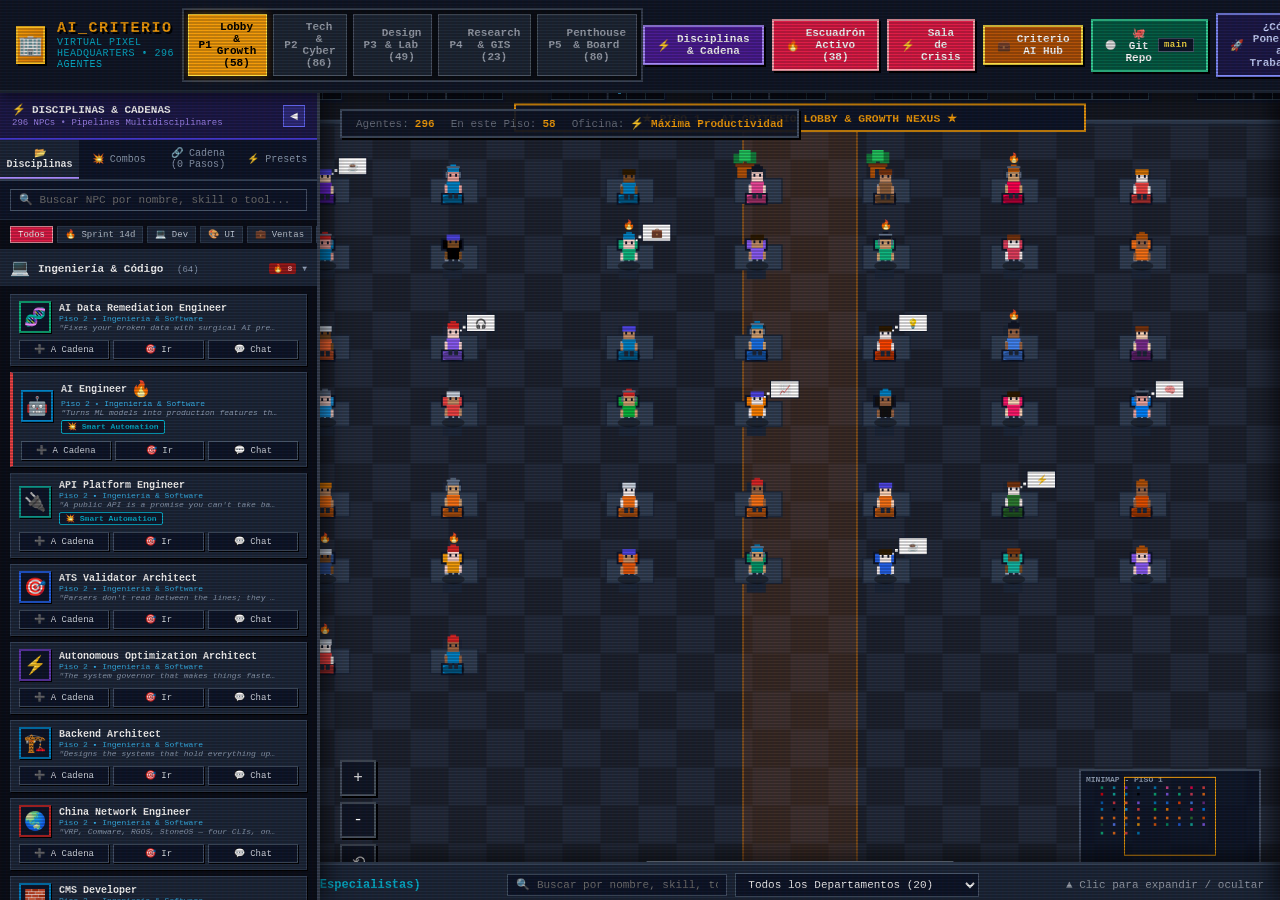
==== index.html @ 8a8a7ab8 "feat: add 8 synergistic combos, Antigravity skill, MCP server and Graphify query bridge" ====
<!DOCTYPE html>
<html lang="es">
<head>
    <meta charset="UTF-8">
    <meta name="viewport" content="width=device-width, initial-scale=1.0">
    <title>AI_Criterio — Virtual Pixel Art Agency (296 Agentes)</title>
    <link rel="stylesheet" href="css/pixel-office.css">
    <link rel="icon" href="data:image/svg+xml,<svg xmlns='http://www.w3.org/2000/svg' viewBox='0 0 100 100'><text y='.9em' font-size='90'>🏢</text></svg>">
</head>
<body class="crt-effect">

    <!-- Top App Navigation -->
    <header class="app-header">
        <div class="brand-section">
            <div class="pixel-logo">🏢</div>
            <div class="brand-info">
                <h1>AI_CRITERIO</h1>
                <div class="brand-subtitle">VIRTUAL PIXEL HEADQUARTERS • 296 AGENTES</div>
            </div>
        </div>

        <!-- Floor Navigation -->
        <nav class="floor-selector">
            <button class="floor-btn active" data-floor="1">
                <span>P1</span> Lobby & Growth (58)
            </button>
            <button class="floor-btn" data-floor="2">
                <span>P2</span> Tech & Cyber (86)
            </button>
            <button class="floor-btn" data-floor="3">
                <span>P3</span> Design & Lab (49)
            </button>
            <button class="floor-btn" data-floor="4">
                <span>P4</span> Research & GIS (23)
            </button>
            <button class="floor-btn" data-floor="5">
                <span>P5</span> Penthouse & Board (80)
            </button>
        </nav>

        <!-- Action Controls -->
        <div class="header-actions">
            <button id="openDisciplinesTopBtn" class="action-btn" style="background: #4c1d95; border-color: #a78bfa; color: #ffffff;" title="Abrir panel lateral de Disciplinas y Reacción en Cadena">
                <span>⚡</span> Disciplinas & Cadena <span id="headerChainBadge" style="display:none; background:#f59e0b; color:#000; padding:1px 5px; border-radius:10px; font-size:9px; font-weight:bold;">0</span>
            </button>
            <button id="openTaskforceBtn" class="action-btn" style="background: #e11d48; border-color: #fda4af; color: #ffffff;" title="Ver los 38 agentes activos en el Sprint de Criterio AI">
                <span>🔥</span> Escuadrón Activo (38)
            </button>
            <button id="openWarRoomBtn" class="action-btn btn-primary" title="Concurrir una reunión de agentes">
                <span>⚡</span> Sala de Crisis
            </button>
            <button id="openBusinessBtn" class="action-btn btn-gold" title="Ver y editar el contexto de Criterio AI">
                <span>💼</span> Criterio AI Hub
            </button>
            <button id="openGitRepoBtn" class="action-btn btn-git" title="Conectar Repositorio Git y Cola de IAs Ejecutoras">
                <span class="git-status-dot">🟢</span>
                <span>🐙 Git Repo</span>
                <span id="gitBranchBadge" class="git-badge">main</span>
            </button>
            <button id="openOpsGuideBtn" class="action-btn" style="background:#1e1b4b; border-color:#818cf8; color:#c7d2fe;" title="Aprende cómo poner a trabajar a los agentes y qué necesitan de ti">
                <span>🚀</span> ¿Cómo Ponerlos a Trabajar?
            </button>
            <button id="soundToggleBtn" class="action-btn" title="Activar/Desactivar sonido retro">
                🔊 Audio: ON
            </button>
            <button id="crtToggleBtn" class="action-btn btn-primary" title="Efecto monitor retro CRT">
                📺 CRT: ON
            </button>
            <button id="openSettingsBtn" class="action-btn icon-btn" title="Configuraciones & API Key">
                ⚙️
            </button>
        </div>
    </header>

    <!-- Main Workspace -->
    <main class="app-workspace">
        
        <!-- Left Side Panel: Disciplines & Chain Reaction Workflows -->
        <aside id="disciplinesPanel" class="disciplines-panel">
            <div class="disciplines-header">
                <div class="disciplines-title-info">
                    <h2><span>⚡</span> DISCIPLINAS & CADENAS</h2>
                    <div class="disciplines-subtitle">296 NPCs • Pipelines Multidisciplinares</div>
                </div>
                <button id="toggleDisciplinesBtn" class="toggle-disciplines-btn" title="Ocultar / Mostrar panel">◀</button>
            </div>

            <!-- Panel Mode Tabs -->
            <div class="disciplines-tabs">
                <button class="disciplines-tab-btn active" data-tab="disciplines">
                    📂 Disciplinas
                </button>
                <button class="disciplines-tab-btn" data-tab="combos">
                    💥 Combos
                </button>
                <button class="disciplines-tab-btn" data-tab="chain">
                    🔗 Cadena (<span id="chainStepCount">0 Pasos</span>)
                </button>
                <button class="disciplines-tab-btn" data-tab="presets">
                    ⚡ Presets
                </button>
            </div>

            <!-- Tab 1: Disciplines & NPCs Accordion -->
            <div id="tabDisciplinesContent" class="disciplines-tab-content">
                <div class="disciplines-search-bar">
                    <input type="text" id="discSearchInput" class="filter-input" style="width:100%;" placeholder="🔍 Buscar NPC por nombre, skill o tool...">
                </div>
                <div class="disciplines-filter-pills">
                    <button class="disc-filter-pill active" data-filter="all">Todos</button>
                    <button class="disc-filter-pill" data-filter="taskforce">🔥 Sprint 14d</button>
                    <button class="disc-filter-pill" data-filter="engineering">💻 Dev</button>
                    <button class="disc-filter-pill" data-filter="design">🎨 UI</button>
                    <button class="disc-filter-pill" data-filter="sales">💼 Ventas</button>
                    <button class="disc-filter-pill" data-filter="marketing">🚀 Growth</button>
                </div>
                <div id="disciplinesAccordionContainer" class="disciplines-accordion"></div>
            </div>

            <!-- Tab 2: Chain Reaction Builder -->
            <div id="tabChainContent" class="disciplines-tab-content" style="display:none;">
                <div class="chain-config-box">
                    <label style="font-weight:bold; color:var(--brand-gold); font-size:10px;">🎯 Objetivo de la Reacción en Cadena:</label>
                    <textarea id="chainMissionGoalInput" class="chat-input" rows="2" style="width:100%; font-size:10px; margin-top:4px;" placeholder="¿Qué quieres que este equipo resuelva en cadena?">Desbloquear gocriterio.com y ejecutar el Sprint de 14 días para Catálogos WhatsApp en Bogotá</textarea>
                </div>

                <div class="chain-controls-bar">
                    <span style="font-size:10px; color:#94a3b8;">Secuencia de Ejecución:</span>
                    <button id="clearChainBtn" class="step-mini-btn" style="color:#ef4444; border-color:#ef4444;" title="Limpiar todos los agentes de la cadena">Limpiar</button>
                </div>

                <div id="chainEmptyState" class="chain-empty-state">
                    <div style="font-size:28px; margin-bottom:6px;">⛓️</div>
                    <div style="font-weight:bold; color:#cbd5e1; font-size:11px;">No hay agentes en la cadena</div>
                    <div style="font-size:9px; color:#64748b; margin-top:4px;">
                        Añade agentes con el botón <strong>[➕ A Cadena]</strong> desde la pestaña de Disciplinas o carga un Preset listo.
                    </div>
                </div>

                <div id="chainPipelineContainer" class="chain-pipeline-list"></div>

                <div class="chain-footer-action">
                    <button id="triggerChainBtn" class="action-btn btn-primary trigger-chain-btn" disabled>
                        <span>⚡</span> ¡DISPARAR REACCIÓN EN CADENA!
                    </button>
                </div>
            </div>

            <!-- Tab 3: Presets -->
            <div id="tabPresetsContent" class="disciplines-tab-content" style="display:none;">
                <div style="padding:8px; font-size:10px; color:#94a3b8; background:#0f172a; border-bottom:1px solid #1e293b;">
                    💡 Presets tácticos para resolver los desafíos de <strong>Criterio AI</strong> en segundos:
                </div>
                <div id="presetsListContainer" class="presets-list"></div>
            </div>

            <!-- Tab 4: Synergistic Skill Combos -->
            <div id="tabCombosContent" class="disciplines-tab-content" style="display:none;">
                <div style="padding:8px 10px; font-size:10px; color:#c7d2fe; background:#1e1b4b; border-bottom:1px solid #4338ca;">
                    💥 <strong>Combos Tácticos & Sinergias de Habilidades:</strong><br>
                    Equipos donde las habilidades de cada disciplina se encadenan para multiplicar el impacto en Criterio AI.
                </div>
                <div id="combosListContainer" style="display:flex; flex-direction:column; gap:10px; padding:10px 8px; max-height: calc(100vh - 210px); overflow-y:auto;"></div>
            </div>
        </aside>

        <!-- Canvas Viewport -->
        <div class="canvas-container">
            <canvas id="officeCanvas"></canvas>

            <!-- On-Screen HUD Stats -->
            <div class="canvas-stats-badge">
                <div class="stat-item">
                    <span class="stat-label">Agentes:</span>
                    <span id="statTotalAgents" class="stat-val">296</span>
                </div>
                <div class="stat-item">
                    <span class="stat-label">En este Piso:</span>
                    <span id="statFloorAgents" class="stat-val">58</span>
                </div>
                <div class="stat-item">
                    <span class="stat-label">Oficina:</span>
                    <span id="statOfficeMood" class="stat-val">⚡ Máxima Productividad</span>
                </div>
            </div>

            <!-- Canvas HUD Zoom Controls -->
            <div class="canvas-hud-controls">
                <button id="zoomInBtn" class="hud-btn" title="Acercar Cámara">+</button>
                <button id="zoomOutBtn" class="hud-btn" title="Alejar Cámara">-</button>
                <button id="resetViewBtn" class="hud-btn" title="Centrar Vista">⟲</button>
            </div>
        </div>

        <!-- Right Side Panel: Agent Consultation & Terminal -->
        <aside id="agentDrawer" class="agent-drawer hidden">
            <div class="drawer-header">
                <div class="drawer-agent-summary">
                    <div id="drawerAvatar" class="drawer-avatar">🤖</div>
                    <div class="drawer-title-info">
                        <h2 id="drawerAgentName">Nombre del Agente</h2>
                        <div id="drawerDeptTag" class="dept-tag">Departamento • Piso 1</div>
                        <div id="drawerVibe" style="font-size: 9px; color: #94a3b8; margin-top: 2px;">"Vibe del agente"</div>
                    </div>
                </div>
                <button id="closeDrawerBtn" class="close-drawer-btn" title="Cerrar panel">✕</button>
            </div>

            <div style="display: flex; gap: 6px; padding: 6px 16px; background: #0f172a; border-bottom: 1px solid #374151;">
                <button id="teleportBtn" class="action-btn" style="flex:1; font-size:10px; padding:4px 6px;">
                    🎯 Ir a su Escritorio
                </button>
                <button id="favoriteBtn" class="action-btn" style="flex:1; font-size:10px; padding:4px 6px;">
                    ☆ Favorito
                </button>
                <button id="exportAgentToGitBtn" class="action-btn btn-git" style="flex:1.2; font-size:10px; padding:4px 6px;" title="Generar archivo .md en tasks/ y commitear en Git">
                    🐙 Exportar .MD a Git
                </button>
            </div>

            <!-- Tabs -->
            <div class="drawer-tabs">
                <div id="chatTabBtn" class="drawer-tab active">💬 Consultar para AI_Criterio</div>
                <div id="dossierTabBtn" class="drawer-tab">📋 Dossier & Skills</div>
            </div>

            <!-- Chat & Consultation Tab Content -->
            <div id="chatTabContent" class="chat-container">
                <div id="chatHistory" class="chat-history"></div>

                <!-- Quick Action Buttons -->
                <div id="quickPromptsContainer" class="quick-prompts">
                    <button class="quick-prompt-btn">¿Cuál es tu prioridad #1 para AI_Criterio hoy?</button>
                    <button class="quick-prompt-btn">Diseña un plan de acción de 14 días</button>
                    <button class="quick-prompt-btn">¿Qué métricas y KPIs debemos medir?</button>
                    <button class="quick-prompt-btn">Audita riesgos y cuellos de botella</button>
                </div>

                <!-- Chat Input Form -->
                <div class="chat-input-bar">
                    <input type="text" id="chatInput" class="chat-input" placeholder="Escribe tu consulta para este especialista...">
                    <button id="sendChatBtn" class="chat-send-btn">Enviar</button>
                </div>
            </div>

            <!-- Dossier Tab Content -->
            <div id="dossierTabContent" class="dossier-container" style="display: none;"></div>
        </aside>

        <!-- Bottom Collapsible Directory / Roster -->
        <div id="directoryDrawer" class="directory-drawer collapsed">
            <div id="toggleDirectoryBtn" class="directory-header">
                <div class="directory-title">
                    <span>👥</span> Directorio Completo de la Agencia (296 Especialistas)
                </div>
                <div class="directory-filters" onclick="event.stopPropagation()">
                    <input type="text" id="agentSearchInput" class="filter-input" placeholder="🔍 Buscar por nombre, skill, tool...">
                    <select id="deptFilter" class="dept-select"></select>
                </div>
                <div style="font-size: 11px; color: #9ca3af;">▲ Clic para expandir / ocultar</div>
            </div>
            <div id="directoryGrid" class="directory-grid"></div>
        </div>

    </main>

    <!-- Modal 1: AI_Criterio Business Hub -->
    <div id="businessModal" class="modal-overlay hidden">
        <div class="modal-box">
            <div class="modal-header">
                <h2><span>💼</span> Perfil & Contexto de Negocio: AI_Criterio</h2>
                <button id="closeBusinessBtn" class="modal-close-btn">✕</button>
            </div>
            <div class="modal-body">
                <p style="color:#94a3b8;">
                    Todos los 296 agentes consultan este contexto corporativo para personalizar sus análisis, auditorías, estrategias y respuestas.
                </p>
                <div>
                    <label style="font-weight:bold; color:var(--brand-gold);">Nombre de la Empresa:</label>
                    <input type="text" id="bizCompanyName" class="chat-input" style="width:100%; margin-top:4px;">
                </div>
                <div>
                    <label style="font-weight:bold; color:var(--brand-gold);">Eslogan / Propuesta de Valor:</label>
                    <input type="text" id="bizTagline" class="chat-input" style="width:100%; margin-top:4px;">
                </div>
                <div>
                    <label style="font-weight:bold; color:var(--brand-gold);">Misión Corporativa:</label>
                    <textarea id="bizMission" class="chat-input" rows="2" style="width:100%; margin-top:4px;"></textarea>
                </div>
                <div>
                    <label style="font-weight:bold; color:var(--brand-gold);">Público Objetivo & Clientes:</label>
                    <input type="text" id="bizTarget" class="chat-input" style="width:100%; margin-top:4px;">
                </div>
                <div>
                    <label style="font-weight:bold; color:var(--brand-gold);">Objetivo Estratégico Prioritario:</label>
                    <input type="text" id="bizGoal" class="chat-input" style="width:100%; margin-top:4px;">
                </div>
                <div>
                    <label style="font-weight:bold; color:var(--brand-gold);">Proyectos Activos (uno por línea):</label>
                    <textarea id="bizProjects" class="chat-input" rows="3" style="width:100%; margin-top:4px;"></textarea>
                </div>
            </div>
            <div class="modal-footer">
                <button id="saveBusinessBtn" class="action-btn btn-gold">Guardar Cambios de AI_Criterio</button>
            </div>
        </div>
    </div>

    <!-- Modal 2: War Room / Boardroom Meeting -->
    <div id="warRoomModal" class="modal-overlay hidden">
        <div class="modal-box" style="width: 780px;">
            <div class="modal-header">
                <h2><span>⚡</span> Sala de Crisis (War Room) — Sesión Multidisciplinar</h2>
                <button id="closeWarRoomBtn" class="modal-close-btn">✕</button>
            </div>
            <div class="modal-body">
                <div>
                    <label style="font-weight:bold; color:var(--brand-cyan);">Seleccionar Misión de Negocio para AI_Criterio:</label>
                    <select id="warRoomMissionSelect" class="dept-select" style="width:100%; margin-top:4px; padding:6px;"></select>
                </div>
                <div>
                    <label style="font-weight:bold; color:var(--brand-cyan);">Detalle del Reto o Misión Personalizada:</label>
                    <input type="text" id="warRoomMissionInput" class="chat-input" style="width:100%; margin-top:4px;">
                </div>
                <div>
                    <label style="font-weight:bold; color:var(--brand-gold);">Equipo Especializado Convocado:</label>
                    <div id="warRoomTeamContainer" style="display:flex; gap:8px; margin-top:6px; flex-wrap:wrap;"></div>
                </div>
                <div style="margin-top:10px;">
                    <label style="font-weight:bold; color:#ffffff;">Acta de la Sesión en Tiempo Real:</label>
                    <div id="warRoomMeetingLogs" style="height:220px; overflow-y:auto; background:#0b0f19; border:2px solid #334155; padding:10px; margin-top:6px;">
                        <div style="color:#64748b; text-align:center; padding:40px 0;">Haz clic en "Iniciar Sesión de Trabajo" para que los agentes debatan y formulen el plan maestro.</div>
                    </div>
                </div>
            </div>
            <div class="modal-footer">
                <button id="runWarRoomBtn" class="action-btn btn-primary">Iniciar Sesión de Trabajo</button>
            </div>
        </div>
    </div>

    <!-- Modal 3: Settings & API Key -->
    <div id="settingsModal" class="modal-overlay hidden">
        <div class="modal-box" style="width: 520px;">
            <div class="modal-header">
                <h2><span>⚙️</span> Configuración & Motor de Inteligencia</h2>
                <button id="closeSettingsBtn" class="modal-close-btn">✕</button>
            </div>
            <div class="modal-body">
                <div>
                    <label style="font-weight:bold; color:var(--brand-gold);">Proveedor de Inferencia:</label>
                    <select id="apiProviderSelect" class="dept-select" style="width:100%; margin-top:4px;">
                        <option value="gemini">Google Gemini (Gemini 1.5 Flash)</option>
                        <option value="openai">OpenAI (GPT-4o-mini)</option>
                        <option value="offline">Motor Local Inteligente (Offline, Sin API Key)</option>
                    </select>
                </div>
                <div>
                    <label style="font-weight:bold; color:var(--brand-gold);">API Key (Opcional - Se guarda localmente en tu navegador):</label>
                    <input type="password" id="apiKeyInput" class="chat-input" style="width:100%; margin-top:4px;" placeholder="Pega tu clave API aquí...">
                    <small style="color:#94a3b8; font-size:9px; display:block; margin-top:4px;">
                        * Si no introduces ninguna API Key, el sistema utiliza el motor local inteligente con las 296 personalidades y frameworks de la agencia.
                    </small>
                </div>
                <div style="margin-top:10px; display:flex; align-items:center; gap:8px;">
                    <input type="checkbox" id="bgmToggleCheckbox" style="cursor:pointer;">
                    <label for="bgmToggleCheckbox" style="cursor:pointer;">Música ambiental 8-bit sintetizada (Chiptune BGM)</label>
                </div>
            </div>
            <div class="modal-footer">
                <button id="saveSettingsBtn" class="action-btn btn-gold">Guardar Configuración</button>
            </div>
        </div>
    </div>

    <!-- Modal 4: Taskforce 38 Agentes Criterio AI -->
    <div id="taskforceModal" class="modal-overlay hidden">
        <div class="modal-box" style="width: 860px; max-height: 90vh;">
            <div class="modal-header">
                <h2><span>🔥</span> Escuadrón Activo Criterio AI — 38 Especialistas en Acción</h2>
                <button id="closeTaskforceBtn" class="modal-close-btn">✕</button>
            </div>
            <div class="modal-body">
                <div style="background:#0f172a; border:2px solid #334155; padding:10px 14px; margin-bottom:10px;">
                    <div style="color:var(--brand-gold); font-weight:bold; font-size:12px; margin-bottom:4px;">
                        🎯 Misión del Escuadrón: Sprint 14 Días (25-sep al 8-oct 2026)
                    </div>
                    <p style="color:#e2e8f0; font-size:10px; line-height:1.5;">
                        Vender Catálogos WhatsApp a $400.000 COP + Carta Viva ($200.000 COP/mes) a restaurantes de Bogotá, desbloqueando el sitio gocriterio.com (Netlify forms, links reales de WhatsApp, WCAG AA y WhatsApp previews).
                    </p>
                    <div style="display:flex; gap:12px; margin-top:6px; font-size:10px; color:#38bdf8;">
                        <span>📍 Target: 119 negocios Bogotá</span>
                        <span>💰 Ticket: $400k + $200k/mes</span>
                        <span>⭐ Clientes Verificados: 5</span>
                    </div>
                </div>

                <!-- Tabs per front -->
                <div id="taskforceFrontsTabs" style="display:flex; gap:6px; flex-wrap:wrap; margin-bottom:10px;"></div>

                <!-- Agents list of the selected front -->
                <div id="taskforceListContainer" style="display:flex; flex-direction:column; gap:10px; max-height:380px; overflow-y:auto; padding-right:4px;"></div>
            </div>
            <div class="modal-footer">
                <button id="highlightTaskforceOnCanvasBtn" class="action-btn btn-primary">
                    🎯 Resaltar en la Oficina Virtual
                </button>
            </div>
        </div>
    </div>

    <!-- Modal 5: Chain Reaction Execution Console HUD -->
    <div id="chainExecModal" class="modal-overlay hidden">
        <div class="modal-box" style="width: 840px; max-height: 90vh;">
            <div class="modal-header" style="background:#3b0764; border-bottom:2px solid #8b5cf6;">
                <h2><span>⚡</span> CONSOLA DE REACCIÓN EN CADENA — MULTIDISCIPLINAR</h2>
                <button id="closeExecModalBtn" class="modal-close-btn">✕</button>
            </div>
            <div class="modal-body">
                <div style="background:#0f172a; border:2px solid #334155; padding:8px 12px; margin-bottom:10px;">
                    <div style="font-size:10px; color:#a78bfa; font-weight:bold;">MISIÓN EN EJECUCIÓN:</div>
                    <div id="execModalMissionTitle" style="color:#ffffff; font-size:12px; font-weight:bold; margin-top:2px;"></div>
                </div>

                <!-- Progress Meter -->
                <div style="margin-bottom:12px;">
                    <div style="display:flex; justify-content:space-between; font-size:10px; margin-bottom:4px;">
                        <span id="execStatusText" style="color:#38bdf8; font-weight:bold;">Iniciando secuencia...</span>
                        <span id="execProgressPct" style="color:#fde047; font-weight:bold;">0%</span>
                    </div>
                    <div style="height:10px; background:#0b0f19; border:1px solid #475569; position:relative; overflow:hidden;">
                        <div id="execProgressBar" style="height:100%; width:0%; background:linear-gradient(90deg, #7c3aed, #e11d48, #f59e0b); transition:width 0.4s ease;"></div>
                    </div>
                </div>

                <!-- View Mode Tabs for the Execution Console -->
                <div class="exec-view-tabs" style="display:flex; gap:6px; margin-bottom:10px;">
                    <button id="execTabBtnSummary" class="exec-view-tab-btn active" data-view="summary">
                        📑 Resumen Comprimido Ejecutivo
                    </button>
                    <button id="execTabBtnSteps" class="exec-view-tab-btn" data-view="steps">
                        🔍 Desglose Técnico por Agente
                    </button>
                    <button id="execTabBtnLogs" class="exec-view-tab-btn" data-view="logs">
                        📟 Telemetría en Vivo & Pasos
                    </button>
                </div>

                <!-- Pane 1: Compressed Executive Summary View -->
                <div id="execViewSummary" class="exec-view-pane" style="height:340px; overflow-y:auto;">
                    <div id="execSummaryContent">
                        <div style="text-align:center; padding:55px 20px; color:#64748b;">
                            <div style="font-size:28px; margin-bottom:8px;">⏳</div>
                            <div style="font-size:11px; color:#cbd5e1; font-weight:bold;">Ejecutando secuencia multi-agente en tiempo real...</div>
                            <div style="font-size:10px; margin-top:4px;">El resumen comprimido de toda la operación y los archivos para Cursor / Claude aparecerán aquí al finalizar.</div>
                        </div>
                    </div>
                </div>

                <!-- Pane 2: Split Detailed View (Logs on Left, Cumulative Deliverables on Right) -->
                <div id="execViewSteps" class="exec-view-pane" style="display:none; height:340px;">
                    <div style="display:grid; grid-template-columns: 1fr 1fr; gap:10px; height:100%;">
                        <div style="display:flex; flex-direction:column; background:#050811; border:2px solid #1e293b; padding:8px;">
                            <div style="font-size:10px; font-weight:bold; color:#94a3b8; border-bottom:1px solid #1e293b; padding-bottom:4px; margin-bottom:6px;">
                                📟 TELEMETRÍA DE PASOS & TELETRANSPORTE:
                            </div>
                            <div id="execLogsConsole" style="flex:1; overflow-y:auto; font-family:var(--pixel-font); font-size:10px; line-height:1.5; color:#34d399;"></div>
                        </div>

                        <div style="display:flex; flex-direction:column; background:#0f172a; border:2px solid #1e293b; padding:8px;">
                            <div style="font-size:10px; font-weight:bold; color:var(--brand-gold); border-bottom:1px solid #1e293b; padding-bottom:4px; margin-bottom:6px;">
                                📦 ENTREGABLES Y CÓDIGO GENERADOS:
                            </div>
                            <div id="execDeliverablesList" style="flex:1; overflow-y:auto; display:flex; flex-direction:column; gap:8px;"></div>
                        </div>
                    </div>
                </div>

                <!-- Pane 3: Full Terminal Log View -->
                <div id="execViewLogs" class="exec-view-pane" style="display:none; height:340px;">
                    <div id="execFullLogsConsole" style="height:100%; overflow-y:auto; background:#050811; border:2px solid #1e293b; padding:10px; font-family:var(--pixel-font); font-size:10.5px; line-height:1.6; color:#34d399;"></div>
                </div>
            </div>
            <div class="modal-footer" style="display:flex; justify-content:space-between; align-items:center;">
                <button id="cancelExecBtn" class="action-btn" style="background:#451a03; border-color:#f97316; color:#fdba74;">
                    ⏹ Detener Secuencia
                </button>
                <div style="display:flex; gap:8px;">
                    <button id="copyExecReportBtn" class="action-btn btn-gold" style="display:none;">
                        📋 Copiar Informe Consolidado (.md)
                    </button>
                    <button id="syncGitExecBtn" class="action-btn btn-git" style="display:none;" title="Subir entregables a tasks/ y commitear en Git">
                        🐙 Guardar y Commitear en Git
                    </button>
                </div>
            </div>
        </div>
    </div>

    <!-- Modal 6: Agent Operations Guide & Workflow Hub -->
    <div id="agentOpsGuideModal" class="modal-overlay hidden">
        <div class="modal-box" style="width: 860px; max-height: 90vh;">
            <div class="modal-header" style="background:#1e1b4b; border-bottom:2px solid #6366f1;">
                <div style="display:flex; align-items:center; gap:8px;">
                    <span style="font-size:22px;">🚀</span>
                    <div>
                        <h2>CENTRO DE OPERACIONES: ¿CÓMO PONER A TRABAJAR A LOS AGENTES?</h2>
                        <div style="font-size:9px; color:#a5b4fc;">Guía práctica para delegar misiones, generar entregables y ejecutar código con IAs</div>
                    </div>
                </div>
                <button id="closeOpsGuideModalBtn" class="modal-close-btn">&times;</button>
            </div>

            <div class="modal-body" style="padding:16px 20px; overflow-y:auto; font-size:11px; line-height:1.6; color:#e2e8f0;">
                <!-- Section 1: The Concept -->
                <div style="background:#0f172a; border:2px solid #334155; padding:12px; margin-bottom:14px;">
                    <div style="font-size:12px; font-weight:bold; color:var(--brand-gold); margin-bottom:4px;">
                        👑 1. TU ROL Y EL DE ELLOS (¿Qué necesitan de ti?)
                    </div>
                    <div style="color:#cbd5e1; font-size:11px;">
                        • <strong>Tú eres el Director General / CEO:</strong> No tienes que programar ni saber diseño ni prospección avanzada. Tu única tarea es <em>definir la meta</em> (ej: <em>"conseguir 10 clientes de comida en Bogotá"</em>, <em>"reparar la landing gocriterio.com"</em> o <em>"lanzar Carta Viva a $200k/mes"</em>).<br>
                        • <strong>Ellos son tus 296 Especialistas:</strong> Se dividen en 9 disciplinas (Forensic, Frontend, DevOps, UI/UX, Ventas, Legal, Growth, Finanzas, GIS). Toman tu meta, la desglosan en pasos técnicos y producen diagnósticos, planes, código y copys listos.<br>
                        • <strong>¿Qué necesitan de ti para empezar?:</strong> Solo una orden clara o presionar uno de los <strong>4 Presets</strong> pre-cargados. No necesitas configurar nada más para verlos trabajar.
                    </div>
                </div>

                <!-- Section 2: The 3 Execution Modes -->
                <div style="margin-bottom:14px;">
                    <div style="font-size:12px; font-weight:bold; color:var(--brand-cyan); margin-bottom:8px;">
                        ⚡ 2. LAS 3 FORMAS DE EJECUTARLOS Y VER QUÉ HACEN
                    </div>
                    <div style="display:grid; grid-template-columns: 1fr 1fr 1fr; gap:10px;">
                        <div style="background:#1e293b; border:1px solid #475569; padding:10px;">
                            <div style="font-weight:bold; color:#fde047; font-size:11px; margin-bottom:4px;">
                                A) Reacción en Cadena
                            </div>
                            <div style="font-size:10px; color:#94a3b8; margin-bottom:8px;">
                                Modo recomendado para resolver misiones complejas multi-agente en piloto automático.
                            </div>
                            <div style="font-size:10px; color:#cbd5e1;">
                                1. Abre el panel izquierdo <strong>⚡ DISCIPLINAS</strong>.<br>
                                2. Ve a la pestaña <strong>⚡ Presets</strong>.<br>
                                3. Elige uno (ej. <em>Desbloqueo Web</em>) y pulsa <strong>⚡ DISPARAR REACCIÓN</strong>.<br>
                                4. La cámara vuela por la oficina y cada NPC toma la palabra con sonidos 8-bit.
                            </div>
                        </div>

                        <div style="background:#1e293b; border:1px solid #475569; padding:10px;">
                            <div style="font-weight:bold; color:#38bdf8; font-size:11px; margin-bottom:4px;">
                                B) Consulta 1 a 1 (Chat)
                            </div>
                            <div style="font-size:10px; color:#94a3b8; margin-bottom:8px;">
                                Para trabajar mano a mano con un especialista en particular.
                            </div>
                            <div style="font-size:10px; color:#cbd5e1;">
                                1. Haz clic sobre cualquier NPC en su escritorio.<br>
                                2. En el panel lateral, escríbele tu duda.<br>
                                3. Responde con su contexto de Criterio AI.<br>
                                4. Pulsa <strong>🐙 Exportar .MD a Git</strong> para guardar su recomendación como tarea ejecutable.
                            </div>
                        </div>

                        <div style="background:#1e293b; border:1px solid #475569; padding:10px;">
                            <div style="font-weight:bold; color:#34d399; font-size:11px; margin-bottom:4px;">
                                C) Ejecución en Código (IAs)
                            </div>
                            <div style="font-size:10px; color:#94a3b8; margin-bottom:8px;">
                                Para que los entregables se apliquen en los archivos reales de tu proyecto.
                            </div>
                            <div style="font-size:10px; color:#cbd5e1;">
                                1. La oficina guarda las tareas en <code>tasks/</code> y actualiza <code>AI_EXECUTION_QUEUE.md</code>.<br>
                                2. Abre <strong>Cursor</strong>, <strong>Claude Code</strong> o <strong>Antigravity</strong>.<br>
                                3. Pulsa <code>[📋 Copiar Prompt]</code> y pégalo en tu IA de código para que modifique los archivos.
                            </div>
                        </div>
                    </div>
                </div>

                <!-- Section 3: Terminal Runner -->
                <div style="background:#050811; border:2px solid #1e293b; padding:12px; margin-bottom:12px;">
                    <div style="font-size:11px; font-weight:bold; color:#a7f3d0; margin-bottom:4px;">
                        💻 3. EJECUTOR DIRECTO POR TERMINAL (1 COMANDO)
                    </div>
                    <div style="color:#94a3b8; font-size:10px; margin-bottom:6px;">
                        También puedes disparar pipelines directamente desde PowerShell o CMD sin tocar el navegador:
                    </div>
                    <pre style="background:#0b0f19; padding:8px; border:1px solid #334155; color:#fde047; font-size:10.5px; font-family:monospace; margin-bottom:6px;">python run_pipeline.py 1   # Ejecuta Desbloqueo Web gocriterio.com
python run_pipeline.py 2   # Ejecuta Prospección Bogotá (116 Restaurantes)
python run_pipeline.py 3   # Ejecuta Lanzamiento Carta Viva
python run_pipeline.py 4   # Ejecuta Auditoría QA & Sistema de Diseño</pre>
                    <div style="font-size:10px; color:#cbd5e1;">
                        Genera los archivos <code>.md</code> en <code>tasks/</code>, actualiza la cola maestra y hace commit en Git al instante.
                    </div>
                </div>

                <!-- Section 4: Pro Tips -->
                <div style="background:#1e1b4b; border:1px solid #4338ca; padding:10px; font-size:10.5px; color:#e0e7ff;">
                    💡 <strong>Tip Pro:</strong> Si quieres que los agentes razonen con IA conversacional ilimitada (Gemini 1.5/2.0 o GPT-4o), haz clic en el icono ⚙️ arriba a la derecha y pega tu API Key gratuita de Google AI Studio. Si no la tienes, ¡no te preocupes! El motor de razonamiento local de Criterio AI funciona 100% offline y gratis.
                </div>
            </div>

            <div class="modal-footer" style="display:flex; justify-content:space-between; align-items:center;">
                <button id="closeOpsGuideFooterBtn" class="action-btn btn-primary">
                    ¡Entendido! Vamos a la Oficina
                </button>
                <div style="font-size:10px; color:#94a3b8;">
                    Criterio AI Agency • 296 Agentes Autónomos
                </div>
            </div>
        </div>
    </div>

    <!-- Modal 5: Git Repository & AI Execution Queue Modal -->
    <div id="gitRepoModal" class="modal-overlay hidden">
        <div class="modal-box git-modal-box">
            <div class="modal-header">
                <div style="display:flex; align-items:center; gap:8px;">
                    <span style="font-size:20px;">🐙</span>
                    <div>
                        <h2>CONECTOR DE REPOSITORIO GIT & COLA DE IAs</h2>
                        <div style="font-size:9px; color:#38bdf8;">Entregables estructurados (.md) para Cursor, Claude Code, Antigravity y CI/CD</div>
                    </div>
                </div>
                <div style="display:flex; align-items:center; gap:8px;">
                    <button id="refreshGitStatusBtn" class="action-btn icon-btn" title="Actualizar estado de Git">🔄</button>
                    <button id="closeGitRepoModal" class="modal-close-btn">&times;</button>
                </div>
            </div>

            <!-- Tab bar -->
            <div class="git-modal-tabs">
                <button class="git-tab-btn active" data-tab="queue">
                    📋 Cola de IAs (AI_EXECUTION_QUEUE.md)
                </button>
                <button class="git-tab-btn" data-tab="files">
                    📁 Archivos Entregables (tasks/)
                </button>
                <button class="git-tab-btn" data-tab="config">
                    ⚙️ Configuración del Repositorio
                </button>
                <button class="git-tab-btn" data-tab="terminal">
                    💻 Consola Git & Commits
                </button>
            </div>

            <div class="modal-body git-modal-body">
                <!-- Tab 1: Queue -->
                <div id="gitTab_queue" class="git-tab-content">
                    <div id="gitQueueListContainer"></div>
                </div>

                <!-- Tab 2: Files Explorer & Markdown Preview -->
                <div id="gitTab_files" class="git-tab-content" style="display:none;">
                    <div class="git-files-layout">
                        <div class="git-files-sidebar" id="gitFilesList"></div>
                        <div class="git-files-viewer">
                            <div class="git-viewer-header" id="gitFileViewerTitle">Selecciona un archivo</div>
                            <pre class="git-viewer-code" id="gitFileViewerContent">Selecciona un entregable de la lista para ver su especificación en Markdown.</pre>
                        </div>
                    </div>
                </div>

                <!-- Tab 3: Configuration -->
                <div id="gitTab_config" class="git-tab-content" style="display:none;">
                    <div id="gitRepoStatusBanner" class="git-banner"></div>
                    <div class="git-form-group">
                        <label>Ruta Local del Repositorio Git:</label>
                        <input type="text" id="gitRepoPathInput" class="filter-input" placeholder="C:\...\tu-proyecto o ruta de gocriterio.com">
                        <span class="git-hint">Carpeta donde se guardan <code>tasks/</code> y <code>AI_EXECUTION_QUEUE.md</code>.</span>
                    </div>
                    <div class="git-form-group">
                        <label>URL Remoto de GitHub / GitLab (Opcional):</label>
                        <input type="text" id="gitRemoteUrlInput" class="filter-input" placeholder="https://github.com/usuario/criterio-ai-sprint.git">
                    </div>
                    <div style="display:grid; grid-template-columns: 1fr 1fr; gap:12px;">
                        <div class="git-form-group">
                            <label>Rama Activa (Branch):</label>
                            <input type="text" id="gitBranchInput" class="filter-input" value="main">
                        </div>
                        <div class="git-form-group">
                            <label>IA Ejecutora Destino:</label>
                            <select id="gitDownstreamAiSelect" class="filter-input" style="background:#1e293b; color:#fff;">
                                <option value="Cursor / Claude Code / Antigravity">Cursor / Claude Code / Antigravity</option>
                                <option value="Cursor IDE (Composer)">Cursor IDE (Composer)</option>
                                <option value="Claude Code (CLI)">Claude Code (CLI)</option>
                                <option value="Antigravity Agentic Assistant">Antigravity Agentic Assistant</option>
                                <option value="GitHub Copilot CLI">GitHub Copilot CLI</option>
                            </select>
                        </div>
                    </div>
                    <div class="git-checkbox-row">
                        <input type="checkbox" id="gitAutoCommitCheck" checked>
                        <label for="gitAutoCommitCheck">
                            <strong>Auto-Commit Automático:</strong> Crear un commit en Git con el nombre del agente especialista cada vez que finalice una tarea o Reacción en Cadena.
                        </label>
                    </div>
                    <div style="margin-top:16px; display:flex; gap:10px;">
                        <button id="saveGitConfigBtn" class="action-btn btn-gold">
                            💾 Guardar Configuración
                        </button>
                        <button id="initGitRepoBtn" class="action-btn">
                            ⚡ Inicializar Git en esta carpeta
                        </button>
                    </div>
                </div>

                <!-- Tab 4: Terminal & Commits -->
                <div id="gitTab_terminal" class="git-tab-content" style="display:none;">
                    <div style="margin-bottom:12px;">
                        <div style="font-size:10px; font-weight:bold; color:#38bdf8; margin-bottom:4px;">
                            RAMA ACTIVA: <span id="gitTermBranch" style="color:#fde047;">main</span>
                        </div>
                        <div style="font-size:10px; font-weight:bold; color:#94a3b8; margin-bottom:4px;">
                            ESTADO DE ARCHIVOS (git status):
                        </div>
                        <div id="gitTermDirty" class="git-term-box"></div>
                    </div>
                    <div>
                        <div style="font-size:10px; font-weight:bold; color:#94a3b8; margin-bottom:4px;">
                            HISTORIAL RECIENTE DE COMMITS (git log):
                        </div>
                        <div id="gitTermLog" class="git-term-box"></div>
                    </div>
                </div>
            </div>

            <div class="modal-footer" style="display:flex; justify-content:space-between; align-items:center;">
                <div style="display:flex; gap:8px;">
                    <button id="directGitCommitBtn" class="action-btn" title="Hacer commit de todos los cambios pendientes">
                        🐙 Commitear Cambios Ahora
                    </button>
                    <button id="pushGitRemoteBtn" class="action-btn btn-primary" title="Subir cambios a GitHub/GitLab">
                        🚀 Push a Repositorio Remoto
                    </button>
                </div>
                <div style="font-size:10px; color:#64748b;">
                    Las otras IAs leen <code>AI_EXECUTION_QUEUE.md</code> para ejecutar el sprint.
                </div>
            </div>
        </div>
    </div>

    <!-- Embedded Data (Ensures 100% immediate load offline, with file:// and with http://) -->
    <script src="js/taskforce_data.js"></script>
    <script src="js/agents_data.js"></script>
    <script src="js/agents_full_data.js"></script>
    <script src="js/audio.js"></script>
    <script src="js/agents_manager.js"></script>
    <script src="js/consultation_engine.js"></script>
    <script src="js/war_room.js"></script>
    <script src="js/pixel_engine.js"></script>
    <script src="js/chain_reaction.js"></script>
    <script src="js/disciplines_panel.js"></script>
    <script src="js/git_connector.js"></script>
    <script src="js/app.js"></script>
</body>
</html>
---- css/pixel-office.css ----
/* Pixel Art & Retro Cyber Office CSS for AI_Criterio Agency */

:root {
    --bg-dark: #0a0d14;
    --bg-panel: #111827;
    --bg-panel-alt: #1a2234;
    --border-color: #374151;
    --border-pixel: #4b5563;
    --text-primary: #f9fafb;
    --text-secondary: #9ca3af;
    --text-muted: #6b7280;
    
    --brand-gold: #f59e0b;
    --brand-cyan: #06b6d4;
    --brand-emerald: #10b981;
    --brand-rose: #f43f5e;
    --brand-purple: #8b5cf6;
    
    --pixel-font: 'Courier New', 'Consolas', 'Lucida Console', monospace;
}

* {
    box-sizing: border-box;
    margin: 0;
    padding: 0;
    user-select: none;
}

body {
    background-color: var(--bg-dark);
    color: var(--text-primary);
    font-family: var(--pixel-font);
    overflow: hidden;
    height: 100vh;
    display: flex;
    flex-direction: column;
}

/* CRT Screen Effect overlay (toggleable) */
.crt-effect::before {
    content: " ";
    display: block;
    position: absolute;
    top: 0; left: 0; bottom: 0; right: 0;
    background: linear-gradient(rgba(18, 16, 16, 0) 50%, rgba(0, 0, 0, 0.25) 50%), linear-gradient(90deg, rgba(255, 0, 0, 0.03), rgba(0, 255, 0, 0.01), rgba(0, 0, 255, 0.03));
    z-index: 99;
    background-size: 100% 3px, 6px 100%;
    pointer-events: none;
    opacity: 0.85;
}

/* Header & Top Navigation Bar */
header.app-header {
    background-color: var(--bg-panel);
    border-bottom: 3px solid #1f2937;
    padding: 8px 16px;
    display: flex;
    align-items: center;
    justify-content: space-between;
    z-index: 10;
    box-shadow: 0 4px 12px rgba(0,0,0,0.5);
}

.brand-section {
    display: flex;
    align-items: center;
    gap: 12px;
}

.pixel-logo {
    width: 38px;
    height: 38px;
    background: linear-gradient(135deg, #f59e0b, #d97706);
    border: 2px solid #fbbf24;
    display: flex;
    align-items: center;
    justify-content: center;
    font-size: 20px;
    box-shadow: 2px 2px 0px #000;
}

.brand-info h1 {
    font-size: 15px;
    font-weight: 900;
    letter-spacing: 1.5px;
    color: var(--brand-gold);
    text-shadow: 2px 2px 0px #000;
}

.brand-subtitle {
    font-size: 10px;
    color: var(--brand-cyan);
    letter-spacing: 0.5px;
}

/* Floor Navigation Bar */
.floor-selector {
    display: flex;
    gap: 6px;
    background-color: var(--bg-dark);
    padding: 4px;
    border: 2px solid #374151;
}

.floor-btn {
    background-color: #1f2937;
    color: var(--text-secondary);
    border: 1px solid #4b5563;
    padding: 6px 10px;
    font-family: var(--pixel-font);
    font-size: 11px;
    font-weight: bold;
    cursor: pointer;
    transition: all 0.15s ease;
    display: flex;
    align-items: center;
    gap: 5px;
}

.floor-btn:hover {
    background-color: #374151;
    color: #ffffff;
}

.floor-btn.active {
    background-color: var(--brand-gold);
    color: #000000;
    border-color: #fde047;
    box-shadow: 0 0 8px rgba(245, 158, 11, 0.4);
}

/* Header Action Controls */
.header-actions {
    display: flex;
    align-items: center;
    gap: 8px;
}

.action-btn {
    background-color: #1e293b;
    border: 2px solid #475569;
    color: var(--text-primary);
    padding: 6px 12px;
    font-family: var(--pixel-font);
    font-size: 11px;
    font-weight: bold;
    cursor: pointer;
    display: flex;
    align-items: center;
    gap: 6px;
    box-shadow: 2px 2px 0px #000;
}

.action-btn:hover {
    background-color: #334155;
    border-color: #94a3b8;
}

.action-btn.btn-primary {
    background-color: #e11d48;
    border-color: #fda4af;
    color: #ffffff;
}

.action-btn.btn-primary:hover {
    background-color: #be123c;
}

.action-btn.btn-gold {
    background-color: #b45309;
    border-color: #fde047;
    color: #ffffff;
}

.icon-btn {
    padding: 6px 9px;
    font-size: 14px;
}

/* Main Content Area */
main.app-workspace {
    flex: 1;
    display: flex;
    position: relative;
    overflow: hidden;
}

/* Canvas Viewport */
.canvas-container {
    flex: 1;
    position: relative;
    background-color: #050810;
    cursor: grab;
}

.canvas-container:active {
    cursor: grabbing;
}

#officeCanvas {
    width: 100%;
    height: 100%;
    display: block;
    image-rendering: pixelated;
    image-rendering: crisp-edges;
}

/* On-Screen Canvas Overlays (Zoom & Status) */
.canvas-hud-controls {
    position: absolute;
    bottom: 20px;
    left: 20px;
    display: flex;
    flex-direction: column;
    gap: 6px;
    z-index: 5;
}

.hud-btn {
    background-color: rgba(17, 24, 39, 0.9);
    border: 2px solid #4b5563;
    color: #ffffff;
    width: 36px;
    height: 36px;
    display: flex;
    align-items: center;
    justify-content: center;
    font-size: 16px;
    font-family: var(--pixel-font);
    cursor: pointer;
    box-shadow: 2px 2px 0px #000;
}

.hud-btn:hover {
    background-color: #374151;
    border-color: var(--brand-cyan);
}

.canvas-stats-badge {
    position: absolute;
    top: 16px;
    left: 20px;
    background-color: rgba(17, 24, 39, 0.9);
    border: 2px solid #475569;
    padding: 6px 14px;
    display: flex;
    gap: 16px;
    font-size: 11px;
    box-shadow: 2px 2px 0px #000;
    z-index: 5;
}

.stat-item {
    display: flex;
    align-items: center;
    gap: 6px;
}

.stat-label {
    color: var(--text-muted);
}

.stat-val {
    color: var(--brand-gold);
    font-weight: bold;
}

/* Bottom Directory / Roster Bar (Collapsible) */
.directory-drawer {
    position: absolute;
    bottom: 0;
    left: 0;
    right: 0;
    background-color: rgba(15, 23, 42, 0.96);
    border-top: 3px solid #334155;
    transition: transform 0.25s ease;
    z-index: 8;
    max-height: 290px;
    display: flex;
    flex-direction: column;
    box-shadow: 0 -6px 20px rgba(0,0,0,0.6);
}

.directory-drawer.collapsed {
    transform: translateY(calc(100% - 38px));
}

.directory-header {
    padding: 8px 16px;
    background-color: #1e293b;
    display: flex;
    align-items: center;
    justify-content: space-between;
    cursor: pointer;
    border-bottom: 1px solid #334155;
}

.directory-title {
    font-size: 12px;
    font-weight: bold;
    color: var(--brand-cyan);
    display: flex;
    align-items: center;
    gap: 8px;
}

.directory-filters {
    display: flex;
    align-items: center;
    gap: 8px;
}

.filter-input {
    background-color: #0f172a;
    border: 1px solid #475569;
    color: #ffffff;
    font-family: var(--pixel-font);
    font-size: 11px;
    padding: 4px 8px;
    width: 220px;
}

.filter-input:focus {
    outline: none;
    border-color: var(--brand-gold);
}

.dept-select {
    background-color: #0f172a;
    border: 1px solid #475569;
    color: #ffffff;
    font-family: var(--pixel-font);
    font-size: 11px;
    padding: 4px 8px;
}

.directory-grid {
    padding: 10px 16px;
    overflow-y: auto;
    display: grid;
    grid-template-columns: repeat(auto-fill, minmax(220px, 1fr));
    gap: 8px;
    max-height: 240px;
}

.agent-card {
    background-color: #1e293b;
    border: 2px solid #334155;
    padding: 8px 10px;
    display: flex;
    align-items: center;
    gap: 10px;
    cursor: pointer;
    transition: all 0.15s ease;
    box-shadow: 2px 2px 0px #000;
}

.agent-card:hover {
    border-color: var(--brand-cyan);
    transform: translateY(-2px);
    background-color: #273549;
}

.agent-card.selected {
    border-color: var(--brand-gold);
    background-color: #2e2617;
}

.agent-card-icon {
    font-size: 22px;
    width: 32px;
    height: 32px;
    background-color: #0f172a;
    display: flex;
    align-items: center;
    justify-content: center;
    border: 1px solid #475569;
}

.agent-card-details {
    flex: 1;
    overflow: hidden;
}

.agent-card-name {
    font-size: 11px;
    font-weight: bold;
    white-space: nowrap;
    overflow: hidden;
    text-overflow: ellipsis;
    color: #ffffff;
}

.agent-card-dept {
    font-size: 9px;
    color: var(--brand-cyan);
}

/* Right Side Panel: Agent Consultation & Terminal */
.agent-drawer {
    width: 440px;
    background-color: rgba(17, 24, 39, 0.98);
    border-left: 3px solid #374151;
    display: flex;
    flex-direction: column;
    z-index: 9;
    box-shadow: -6px 0 20px rgba(0,0,0,0.6);
    transition: transform 0.25s ease;
}

.agent-drawer.hidden {
    transform: translateX(100%);
    position: absolute;
    right: 0;
    top: 0;
    bottom: 0;
}

.drawer-header {
    background-color: #1f2937;
    padding: 12px 16px;
    border-bottom: 2px solid #374151;
    display: flex;
    align-items: center;
    justify-content: space-between;
}

.drawer-agent-summary {
    display: flex;
    align-items: center;
    gap: 12px;
}

.drawer-avatar {
    width: 44px;
    height: 44px;
    background-color: #0f172a;
    border: 2px solid var(--brand-gold);
    display: flex;
    align-items: center;
    justify-content: center;
    font-size: 24px;
    box-shadow: 2px 2px 0px #000;
}

.drawer-title-info h2 {
    font-size: 13px;
    color: #ffffff;
}

.drawer-title-info .dept-tag {
    font-size: 10px;
    color: var(--brand-gold);
}

.close-drawer-btn {
    background: none;
    border: none;
    color: var(--text-muted);
    font-size: 20px;
    cursor: pointer;
    font-family: var(--pixel-font);
}

.close-drawer-btn:hover {
    color: #ffffff;
}

/* Agent Drawer Tabs */
.drawer-tabs {
    display: flex;
    border-bottom: 2px solid #374151;
    background-color: #111827;
}

.drawer-tab {
    flex: 1;
    text-align: center;
    padding: 8px;
    font-size: 11px;
    font-weight: bold;
    color: var(--text-secondary);
    cursor: pointer;
    border-bottom: 2px solid transparent;
}

.drawer-tab.active {
    color: var(--brand-cyan);
    border-bottom-color: var(--brand-cyan);
    background-color: #1e293b;
}

/* Chat & Consultation Tab */
.chat-container {
    flex: 1;
    display: flex;
    flex-direction: column;
    overflow: hidden;
    padding: 12px;
    gap: 10px;
}

.chat-history {
    flex: 1;
    overflow-y: auto;
    display: flex;
    flex-direction: column;
    gap: 12px;
    padding-right: 4px;
}

.chat-msg {
    padding: 10px 12px;
    font-size: 11px;
    line-height: 1.5;
    box-shadow: 2px 2px 0px #000;
}

.chat-msg.user {
    background-color: #1e3a8a;
    border: 2px solid #3b82f6;
    align-self: flex-end;
    max-width: 85%;
}

.chat-msg.agent {
    background-color: #1e293b;
    border: 2px solid #475569;
    align-self: flex-start;
    max-width: 95%;
}

.chat-msg h3 {
    font-size: 12px;
    color: var(--brand-gold);
    margin-bottom: 6px;
}

.chat-msg h4 {
    font-size: 11px;
    color: var(--brand-cyan);
    margin: 6px 0 3px 0;
}

.chat-msg ul, .chat-msg ol {
    margin-left: 18px;
    margin-bottom: 6px;
}

.chat-msg blockquote {
    border-left: 3px solid var(--brand-gold);
    padding-left: 8px;
    margin: 6px 0;
    color: #e2e8f0;
}

/* Quick Action Prompts */
.quick-prompts {
    display: flex;
    flex-wrap: wrap;
    gap: 6px;
    padding: 6px 0;
}

.quick-prompt-btn {
    background-color: #0f172a;
    border: 1px solid #475569;
    color: var(--text-secondary);
    font-family: var(--pixel-font);
    font-size: 10px;
    padding: 4px 8px;
    cursor: pointer;
    box-shadow: 1px 1px 0px #000;
}

.quick-prompt-btn:hover {
    border-color: var(--brand-cyan);
    color: #ffffff;
    background-color: #1e293b;
}

/* Chat Input Bar */
.chat-input-bar {
    display: flex;
    gap: 8px;
}

.chat-input {
    flex: 1;
    background-color: #0f172a;
    border: 2px solid #475569;
    color: #ffffff;
    font-family: var(--pixel-font);
    font-size: 11px;
    padding: 8px;
}

.chat-input:focus {
    outline: none;
    border-color: var(--brand-gold);
}

.chat-send-btn {
    background-color: var(--brand-gold);
    border: 2px solid #fde047;
    color: #000000;
    font-family: var(--pixel-font);
    font-size: 11px;
    font-weight: bold;
    padding: 0 14px;
    cursor: pointer;
    box-shadow: 2px 2px 0px #000;
}

/* Dossier Tab Content */
.dossier-container {
    flex: 1;
    overflow-y: auto;
    padding: 14px;
    display: flex;
    flex-direction: column;
    gap: 14px;
}

.dossier-box {
    background-color: #1e293b;
    border: 2px solid #334155;
    padding: 10px 12px;
}

.dossier-box h3 {
    font-size: 11px;
    color: var(--brand-cyan);
    margin-bottom: 6px;
    text-transform: uppercase;
}

.dossier-box p, .dossier-box div {
    font-size: 11px;
    line-height: 1.5;
    color: #e2e8f0;
}

/* Modals (Business Hub, War Room, Settings) */
.modal-overlay {
    position: fixed;
    top: 0; left: 0; right: 0; bottom: 0;
    background-color: rgba(0, 0, 0, 0.75);
    display: flex;
    align-items: center;
    justify-content: center;
    z-index: 100;
}

.modal-overlay.hidden {
    display: none;
}

.modal-box {
    background-color: #111827;
    border: 3px solid #4b5563;
    box-shadow: 6px 6px 0px #000;
    width: 680px;
    max-width: 90vw;
    max-height: 85vh;
    display: flex;
    flex-direction: column;
}

.modal-header {
    background-color: #1f2937;
    padding: 10px 16px;
    border-bottom: 2px solid #374151;
    display: flex;
    align-items: center;
    justify-content: space-between;
}

.modal-header h2 {
    font-size: 13px;
    color: var(--brand-gold);
    display: flex;
    align-items: center;
    gap: 8px;
}

.modal-close-btn {
    background: none;
    border: none;
    color: #9ca3af;
    font-size: 18px;
    cursor: pointer;
    font-family: var(--pixel-font);
}

.modal-close-btn:hover {
    color: #ffffff;
}

.modal-body {
    padding: 16px;
    overflow-y: auto;
    display: flex;
    flex-direction: column;
    gap: 12px;
    font-size: 11px;
    line-height: 1.6;
}

.modal-footer {
    background-color: #1f2937;
    padding: 10px 16px;
    border-top: 2px solid #374151;
    display: flex;
    justify-content: flex-end;
    gap: 8px;
}

/* Custom Scrollbars */
::-webkit-scrollbar {
    width: 6px;
    height: 6px;
}

::-webkit-scrollbar-track {
    background: #0f172a;
}

::-webkit-scrollbar-thumb {
    background: #475569;
    border: 1px solid #1e293b;
}

::-webkit-scrollbar-thumb:hover {
    background: var(--brand-cyan);
}

/* ==========================================================================
   Disciplines & Chain Reaction Left Panel Styles
   ========================================================================== */
.disciplines-panel {
    width: 320px;
    min-width: 320px;
    background-color: rgba(15, 23, 42, 0.98);
    border-right: 3px solid #374151;
    display: flex;
    flex-direction: column;
    z-index: 9;
    box-shadow: 6px 0 20px rgba(0,0,0,0.6);
    transition: width 0.2s ease, min-width 0.2s ease;
    position: relative;
}

.disciplines-panel.collapsed {
    width: 44px;
    min-width: 44px;
}

.disciplines-panel.collapsed .disciplines-title-info,
.disciplines-panel.collapsed .disciplines-tabs,
.disciplines-panel.collapsed .disciplines-tab-content {
    display: none !important;
}

.disciplines-header {
    background-color: #1e1b4b;
    padding: 10px 12px;
    border-bottom: 2px solid #4338ca;
    display: flex;
    align-items: center;
    justify-content: space-between;
}

.disciplines-title-info h2 {
    font-size: 11px;
    color: #ffffff;
    display: flex;
    align-items: center;
    gap: 6px;
    margin: 0;
}

.disciplines-subtitle {
    font-size: 9px;
    color: #a78bfa;
    margin-top: 2px;
}

.toggle-disciplines-btn {
    background: #312e81;
    border: 1px solid #6366f1;
    color: #ffffff;
    font-size: 10px;
    padding: 4px 6px;
    cursor: pointer;
    font-family: var(--pixel-font);
}

.toggle-disciplines-btn:hover {
    background: #4338ca;
}

/* Tabs */
.disciplines-tabs {
    display: flex;
    background: #0f172a;
    border-bottom: 2px solid #334155;
}

.disciplines-tab-btn {
    flex: 1;
    padding: 7px 4px;
    background: transparent;
    border: none;
    color: #94a3b8;
    font-family: var(--pixel-font);
    font-size: 10px;
    cursor: pointer;
    text-align: center;
    border-bottom: 2px solid transparent;
    transition: all 0.15s;
}

.disciplines-tab-btn:hover {
    color: #ffffff;
    background: #1e293b;
}

.disciplines-tab-btn.active {
    color: #ffffff;
    background: #1e293b;
    border-bottom-color: #a78bfa;
    font-weight: bold;
}

.disciplines-tab-content {
    flex: 1;
    overflow-y: auto;
    display: flex;
    flex-direction: column;
}

.disciplines-search-bar {
    padding: 8px 10px;
    background: #0f172a;
    border-bottom: 1px solid #1e293b;
}

.disciplines-filter-pills {
    display: flex;
    gap: 4px;
    overflow-x: auto;
    padding: 6px 10px;
    background: #0b0f19;
    border-bottom: 1px solid #1e293b;
}

.disc-filter-pill {
    padding: 2px 7px;
    font-size: 9px;
    font-family: var(--pixel-font);
    border: 1px solid #334155;
    background: #1e293b;
    color: #cbd5e1;
    cursor: pointer;
    white-space: nowrap;
}

.disc-filter-pill:hover {
    border-color: #94a3b8;
}

.disc-filter-pill.active {
    background: #e11d48;
    color: #ffffff;
    border-color: #fda4af;
}

/* Accordion */
.disciplines-accordion {
    flex: 1;
    overflow-y: auto;
}

.dept-accordion-group {
    border-bottom: 1px solid #1e293b;
}

.dept-accordion-header {
    padding: 8px 10px;
    background: #1e293b;
    display: flex;
    align-items: center;
    justify-content: space-between;
    cursor: pointer;
    user-select: none;
    transition: background 0.15s;
}

.dept-accordion-header:hover {
    background: #273549;
}

.badge-fire {
    background: #991b1b;
    color: #fca5a5;
    font-size: 8px;
    padding: 1px 4px;
    border-radius: 2px;
    font-weight: bold;
}

.accordion-arrow {
    font-size: 8px;
    color: #94a3b8;
}

.dept-accordion-body {
    display: flex;
    flex-direction: column;
    gap: 6px;
    padding: 8px 10px;
    background: #0b0f19;
}

/* NPC Card */
.npc-card {
    background: #1e293b;
    border: 1px solid #334155;
    padding: 6px 8px;
    display: flex;
    flex-direction: column;
    gap: 5px;
    box-shadow: 1px 1px 0px #000;
}

.npc-card.is-taskforce {
    border-left: 3px solid #ef4444;
}

.npc-card-main {
    display: flex;
    gap: 8px;
    align-items: center;
}

.npc-avatar-box {
    width: 32px;
    height: 32px;
    background: #0f172a;
    border: 2px solid #38bdf8;
    display: flex;
    align-items: center;
    justify-content: center;
    box-shadow: 1px 1px 0px #000;
}

.npc-card-info {
    flex: 1;
    overflow: hidden;
}

.npc-card-name {
    font-weight: bold;
    font-size: 10px;
    color: #ffffff;
    white-space: nowrap;
    overflow: hidden;
    text-overflow: ellipsis;
}

.npc-card-role {
    font-size: 8px;
    color: #38bdf8;
}

.npc-card-vibe {
    font-size: 8px;
    color: #94a3b8;
    font-style: italic;
    overflow: hidden;
    text-overflow: ellipsis;
    white-space: nowrap;
    max-width: 220px;
}

.npc-card-actions {
    display: flex;
    gap: 4px;
    margin-top: 2px;
}

.npc-action-btn {
    flex: 1;
    padding: 3px 4px;
    font-size: 9px;
    font-family: var(--pixel-font);
    background: #0f172a;
    border: 1px solid #475569;
    color: #e2e8f0;
    cursor: pointer;
    text-align: center;
    box-shadow: 1px 1px 0px #000;
}

.npc-action-btn:hover {
    background: #334155;
    border-color: #38bdf8;
}

.npc-action-btn.added {
    background: #065f46;
    color: #34d399;
    border-color: #10b981;
}

/* Chain Pipeline UI */
.chain-config-box {
    padding: 8px 10px;
    background: #0f172a;
    border-bottom: 1px solid #1e293b;
}

.chain-controls-bar {
    display: flex;
    justify-content: space-between;
    align-items: center;
    padding: 6px 10px;
    background: #1e293b;
    border-bottom: 1px solid #334155;
}

.chain-empty-state {
    padding: 30px 16px;
    text-align: center;
}

.chain-pipeline-list {
    padding: 8px 10px;
    display: flex;
    flex-direction: column;
    gap: 6px;
    overflow-y: auto;
    flex: 1;
}

.pipeline-step-card {
    background: #1e293b;
    border: 2px solid #4338ca;
    padding: 6px 8px;
    box-shadow: 2px 2px 0px #000;
    position: relative;
}

.pipeline-step-header {
    display: flex;
    justify-content: space-between;
    align-items: center;
    margin-bottom: 4px;
}

.step-num-badge {
    background: #4c1d95;
    color: #c4b5fd;
    font-size: 9px;
    font-weight: bold;
    padding: 1px 6px;
    border-radius: 2px;
}

.pipeline-step-body {
    display: flex;
    align-items: center;
    gap: 8px;
}

.step-mini-btn {
    background: #0f172a;
    border: 1px solid #475569;
    color: #cbd5e1;
    font-size: 8px;
    padding: 2px 5px;
    cursor: pointer;
    font-family: var(--pixel-font);
}

.step-mini-btn:hover {
    border-color: #f59e0b;
    color: #ffffff;
}

.pipeline-connector-arrow {
    text-align: center;
    color: #f59e0b;
    font-size: 14px;
    font-weight: bold;
    margin: -2px 0;
}

.chain-footer-action {
    padding: 8px 10px;
    background: #0f172a;
    border-top: 1px solid #1e293b;
}

.trigger-chain-btn {
    width: 100%;
    justify-content: center;
    font-size: 11px;
    padding: 8px;
    background: linear-gradient(90deg, #7c3aed, #e11d48) !important;
    border-color: #f43f5e !important;
    box-shadow: 0 0 12px rgba(225, 29, 72, 0.4);
}

.trigger-chain-btn:hover {
    filter: brightness(1.15);
}

/* Presets List */
.presets-list {
    padding: 8px 10px;
    display: flex;
    flex-direction: column;
    gap: 8px;
    overflow-y: auto;
}

.preset-card {
    background: #1e293b;
    border: 2px solid #334155;
    padding: 8px 10px;
    box-shadow: 2px 2px 0px #000;
    transition: border-color 0.15s;
}

.preset-card:hover {
    border-color: var(--brand-gold);
}

/* Execution Modal View Tabs & Compressed Summary */
.exec-view-tabs {
    display: flex;
    gap: 6px;
    margin-bottom: 10px;
    background: #0f172a;
    padding: 4px;
    border: 1px solid #334155;
}

.exec-view-tab-btn {
    background: #1e293b;
    border: 1px solid #475569;
    color: #94a3b8;
    padding: 6px 12px;
    font-family: var(--pixel-font);
    font-size: 10px;
    font-weight: bold;
    cursor: pointer;
    transition: all 0.15s ease;
}

.exec-view-tab-btn:hover {
    background: #334155;
    color: #ffffff;
}

.exec-view-tab-btn.active {
    background: #7c3aed;
    border-color: #a78bfa;
    color: #ffffff;
    box-shadow: 0 0 8px rgba(124, 58, 237, 0.4);
}

/* Execution Modal Lines */
.exec-log-line {
    margin-bottom: 4px;
    font-size: 9.5px;
}

.exec-log-line.system {
    color: #38bdf8;
}

.exec-log-line.step-start {
    color: #fde047;
    font-weight: bold;
}

.exec-log-line.step-end {
    color: #34d399;
}

.exec-deliverable-item {
    background: #0b0f19;
    border: 1px solid #334155;
    padding: 8px;
    display: flex;
    flex-direction: column;
    gap: 4px;
}

.deliverable-header {
    display: flex;
    align-items: center;
    gap: 6px;
}

.deliverable-step {
    background: #e11d48;
    color: #ffffff;
    font-size: 8px;
    padding: 1px 4px;
    font-weight: bold;
}

.deliverable-content {
    font-size: 9.5px;
    color: #cbd5e1;
    max-height: 95px;
    overflow-y: auto;
    line-height: 1.4;
    background: #050811;
    padding: 6px;
    border: 1px solid #1e293b;
}

/* Git Connector & AI Deliverables Styles */
.action-btn.btn-git {
    background-color: #065f46;
    border-color: #34d399;
    color: #ffffff;
}

.action-btn.btn-git:hover {
    background-color: #047857;
    border-color: #6ee7b7;
}

.git-badge {
    background: #0f172a;
    color: #fde047;
    padding: 1px 5px;
    font-size: 9px;
    border: 1px solid #475569;
    letter-spacing: 0.5px;
}

.git-status-dot {
    font-size: 9px;
    margin-right: 3px;
}

.git-modal-box {
    width: 860px;
    max-width: 95vw;
    height: 640px;
    max-height: 90vh;
}

.git-modal-tabs {
    display: flex;
    background: #0f172a;
    border-bottom: 2px solid #374151;
    padding: 6px 12px 0 12px;
    gap: 4px;
    overflow-x: auto;
}

.git-tab-btn {
    background: #1e293b;
    color: #94a3b8;
    border: 1px solid #334155;
    border-bottom: none;
    padding: 6px 12px;
    font-family: var(--pixel-font);
    font-size: 10px;
    font-weight: bold;
    cursor: pointer;
    white-space: nowrap;
    transition: all 0.15s ease;
}

.git-tab-btn:hover {
    background: #334155;
    color: #ffffff;
}

.git-tab-btn.active {
    background: #111827;
    color: #38bdf8;
    border-color: #38bdf8;
    border-bottom: 2px solid #111827;
    margin-bottom: -2px;
}

.git-modal-body {
    flex: 1;
    overflow-y: auto;
    padding: 12px 16px;
    background: #111827;
}

.git-banner {
    padding: 8px 12px;
    margin-bottom: 12px;
    border: 1px solid #334155;
    font-size: 11px;
}

.git-banner-success {
    background: rgba(16, 185, 129, 0.12);
    border-color: #10b981;
}

.git-banner-warning {
    background: rgba(245, 158, 11, 0.12);
    border-color: #f59e0b;
}

.git-task-card {
    background: #1e293b;
    border: 1px solid #334155;
    padding: 10px 12px;
    transition: border-color 0.15s ease;
}

.git-task-card:hover {
    border-color: #38bdf8;
}

.git-task-pill {
    font-size: 8px;
    padding: 2px 6px;
    font-weight: bold;
    text-transform: uppercase;
}

.git-task-pill.pill-ready {
    background: #047857;
    color: #34d399;
    border: 1px solid #10b981;
}

.copy-prompt-btn, .view-task-md-btn {
    background: #0f172a;
    border: 1px solid #475569;
    color: #e2e8f0;
    font-family: var(--pixel-font);
    font-size: 9.5px;
    padding: 4px 8px;
    cursor: pointer;
    font-weight: bold;
    transition: all 0.15s ease;
}

.copy-prompt-btn:hover {
    background: #1e293b;
    border-color: #f59e0b;
    color: #fde047;
}

.view-task-md-btn:hover {
    background: #1e293b;
    border-color: #38bdf8;
    color: #38bdf8;
}

.git-files-layout {
    display: grid;
    grid-template-columns: 260px 1fr;
    gap: 10px;
    height: 400px;
}

.git-files-sidebar {
    background: #0f172a;
    border: 1px solid #1e293b;
    overflow-y: auto;
    padding: 6px;
}

.git-file-tree-item {
    padding: 6px 8px;
    font-size: 10px;
    color: #cbd5e1;
    cursor: pointer;
    display: flex;
    align-items: center;
    gap: 6px;
    margin-bottom: 3px;
    white-space: nowrap;
    overflow: hidden;
    text-overflow: ellipsis;
}

.git-file-tree-item:hover {
    background: #1e293b;
    color: #ffffff;
}

.git-file-tree-item.active {
    background: #1e293b;
    color: #38bdf8;
    border-left: 3px solid #38bdf8;
    font-weight: bold;
}

.git-files-viewer {
    background: #050811;
    border: 1px solid #1e293b;
    display: flex;
    flex-direction: column;
    overflow: hidden;
}

.git-viewer-header {
    background: #0f172a;
    padding: 6px 10px;
    font-size: 10.5px;
    color: var(--brand-gold);
    border-bottom: 1px solid #1e293b;
    font-weight: bold;
}

.git-viewer-code {
    flex: 1;
    margin: 0;
    padding: 10px 12px;
    font-family: var(--pixel-font);
    font-size: 10px;
    color: #a7f3d0;
    overflow: auto;
    line-height: 1.45;
    white-space: pre-wrap;
    word-break: break-word;
}

.git-term-box {
    background: #050811;
    border: 1px solid #1e293b;
    padding: 8px 10px;
    font-family: var(--pixel-font);
    font-size: 10px;
    max-height: 140px;
    overflow-y: auto;
    line-height: 1.4;
}

.git-form-group {
    margin-bottom: 12px;
}

.git-form-group label {
    display: block;
    font-size: 10px;
    font-weight: bold;
    color: #94a3b8;
    margin-bottom: 4px;
}

.git-hint {
    font-size: 9px;
    color: #64748b;
    margin-top: 3px;
    display: block;
}

.git-checkbox-row {
    display: flex;
    align-items: flex-start;
    gap: 8px;
    font-size: 10.5px;
    color: #e2e8f0;
    line-height: 1.4;
    margin-top: 14px;
    background: #1e293b;
    padding: 8px 12px;
    border: 1px solid #334155;
}

/* ==========================================================================
   Tactical Skill Combos & Sinergias
   ========================================================================== */
.npc-combos-row {
    display: flex;
    flex-wrap: wrap;
    gap: 4px;
    margin-top: 3px;
}

.npc-combo-badge {
    display: inline-flex;
    align-items: center;
    font-size: 8px;
    font-weight: bold;
    padding: 1px 5px;
    background: rgba(15, 23, 42, 0.8);
    border: 1px solid #475569;
    border-radius: 2px;
    line-height: 1.2;
    white-space: nowrap;
}

.combo-card {
    background: #0d1527;
    border: 1px solid #1e293b;
    border-left: 4px solid var(--brand-gold);
    padding: 10px;
    display: flex;
    flex-direction: column;
    gap: 8px;
    box-shadow: 2px 2px 0px #000;
    transition: transform 0.15s ease, border-color 0.15s ease;
}

.combo-card:hover {
    transform: translateY(-1px);
    border-color: #334155;
}

.combo-card-header {
    display: flex;
    justify-content: space-between;
    align-items: flex-start;
    gap: 8px;
}

.combo-card-title {
    font-weight: bold;
    font-size: 11.5px;
    line-height: 1.3;
}

.combo-card-disciplines {
    font-size: 8.5px;
    color: #94a3b8;
    margin-top: 2px;
    font-family: var(--pixel-font);
}

.combo-badge-tag {
    font-size: 8.5px;
    font-weight: bold;
    padding: 2px 6px;
    border: 1px solid;
    border-radius: 2px;
    white-space: nowrap;
}

.combo-card-tagline {
    font-size: 9.5px;
    color: #f1f5f9;
    font-weight: 500;
    line-height: 1.35;
}

.combo-synergy-box {
    background: #060a14;
    border: 1px solid #1e293b;
    padding: 6px 8px;
}

.combo-agents-grid {
    display: flex;
    flex-wrap: wrap;
    gap: 5px;
}

.combo-agent-chip {
    background: #1e293b;
    border: 1px solid #334155;
    padding: 2px 6px;
    display: flex;
    align-items: center;
    gap: 4px;
    font-size: 9px;
    color: #e2e8f0;
    cursor: default;
}

.combo-agent-chip-name {
    max-width: 130px;
    white-space: nowrap;
    overflow: hidden;
    text-overflow: ellipsis;
}

.combo-card-actions {
    display: flex;
    gap: 6px;
    margin-top: 4px;
}
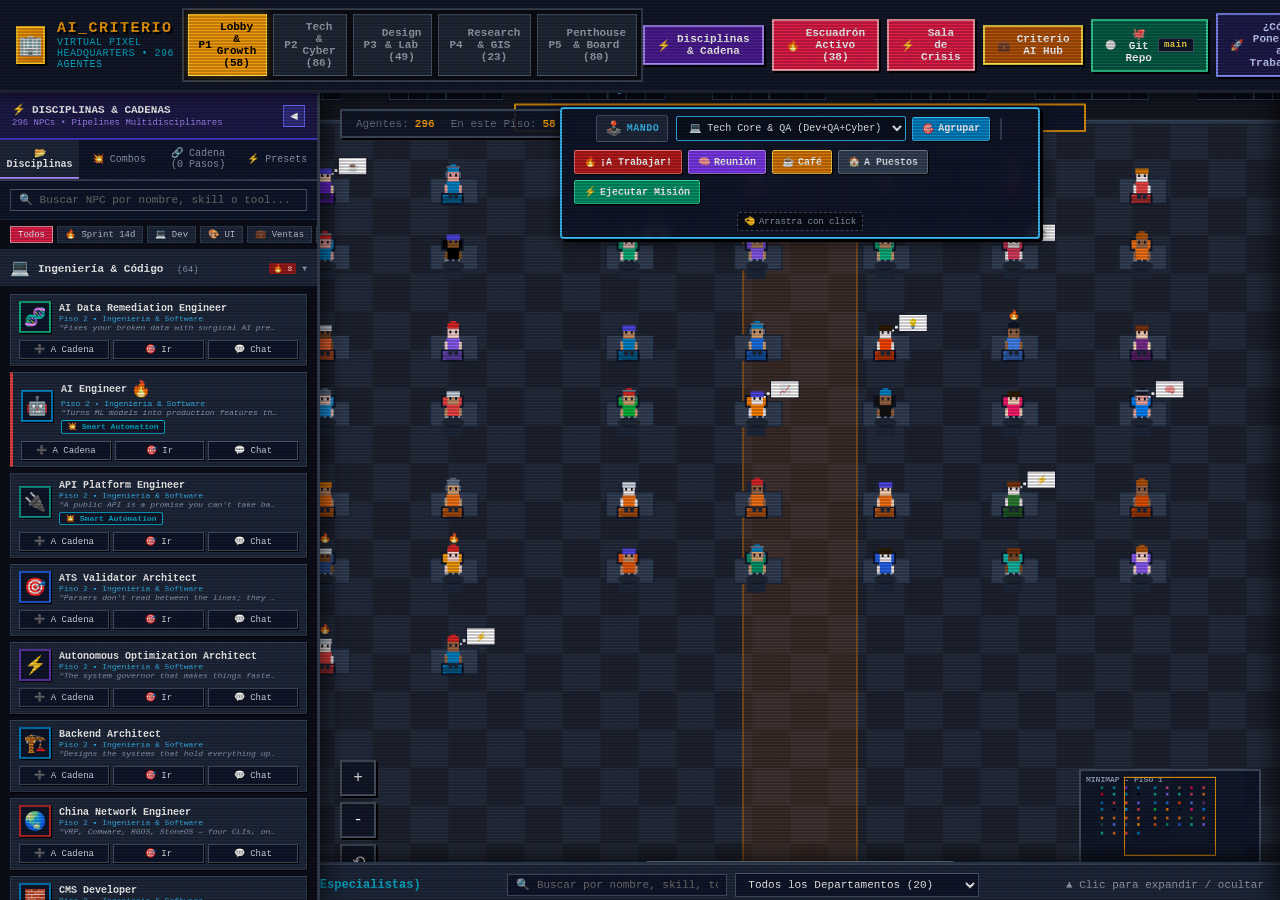
==== commit ac1fdd37: "feat(gameplay): Add click-and-hold agent drag with flailing arms, department rally formations, and C" ====
--- a/index.html
+++ b/index.html
@@ -181,6 +181,67 @@
                 <div class="stat-item">
                     <span class="stat-label">Oficina:</span>
                     <span id="statOfficeMood" class="stat-val">⚡ Máxima Productividad</span>
+                </div>
+            </div>
+
+            <!-- Floating Commander & Rally HUD Bar -->
+            <div class="canvas-commander-bar" id="canvasCommanderBar">
+                <div class="commander-label">
+                    <span class="cmd-icon">🕹️</span>
+                    <span class="cmd-title">MANDO</span>
+                </div>
+                <div class="commander-group-selector">
+                    <select id="commanderDeptSelect" class="cmd-select" title="Seleccionar Departamento o Alianza para organizar y comandar">
+                        <optgroup label="💥 Super-Alianzas Estratégicas">
+                            <option value="alliance_tech_qa" selected>💻 Tech Core & QA (Dev+QA+Cyber)</option>
+                            <option value="alliance_creative_growth">🎨 Creative & Growth (UI+Mktg+Ads)</option>
+                            <option value="alliance_sales_legal">💼 Commercial & Legal (Ventas+Legal)</option>
+                            <option value="alliance_strategy_nexus">🧠 Strategy & Nexus (CEO+GIS+BI)</option>
+                            <option value="alliance_sprint_38">🔥 Escuadrón Sprint 14d (38 NPCs)</option>
+                            <option value="alliance_all">🏢 Todos los NPCs del Piso</option>
+                        </optgroup>
+                        <optgroup label="📂 Departamentos">
+                            <option value="dept_engineering">💻 Dev & Software</option>
+                            <option value="dept_design">🎨 Diseño & Creatividad</option>
+                            <option value="dept_sales">🤝 Ventas & Negocios</option>
+                            <option value="dept_marketing">🚀 Marketing & Growth</option>
+                            <option value="dept_testing">🧪 QA & Testing</option>
+                            <option value="dept_security">🛡️ Ciberseguridad</option>
+                            <option value="dept_product">💡 Producto & PM</option>
+                            <option value="dept_finance">💰 Finanzas & Legal</option>
+                            <option value="dept_strategy">♟️ Estrategia & CEO</option>
+                            <option value="dept_gis">🗺️ Geoespaciales GIS</option>
+                            <option value="dept_game-development">🎮 Game Development</option>
+                            <option value="dept_academic">🎓 Investigación</option>
+                            <option value="dept_support">🎧 Soporte & CX</option>
+                            <option value="dept_paid-media">📊 Paid Media & Ads</option>
+                            <option value="dept_specialized">⭐ Especialistas</option>
+                        </optgroup>
+                    </select>
+                    <button id="cmdRallyBtn" class="cmd-btn cmd-btn-rally" title="Hacer que los agentes se organicen y vengan en formación">
+                        <span>🎯</span> Agrupar
+                    </button>
+                </div>
+                <div class="commander-action-divider"></div>
+                <div class="commander-action-buttons">
+                    <button id="cmdSprintBtn" class="cmd-btn cmd-btn-work" title="¡A Trabajar! Los agentes tipean a toda velocidad con chispas de productividad">
+                        <span>🔥</span> ¡A Trabajar!
+                    </button>
+                    <button id="cmdMeetingBtn" class="cmd-btn cmd-btn-meeting" title="Reunión en la Pizarra Central / Sala de Crisis">
+                        <span>🧠</span> Reunión
+                    </button>
+                    <button id="cmdCoffeeBtn" class="cmd-btn cmd-btn-break" title="Pausa Café: van a la máquina de café y arcade">
+                        <span>☕</span> Café
+                    </button>
+                    <button id="cmdReturnBtn" class="cmd-btn cmd-btn-return" title="Volver ordenadamente a sus escritorios">
+                        <span>🏠</span> A Puestos
+                    </button>
+                    <button id="cmdExecuteChainBtn" class="cmd-btn cmd-btn-chain" title="Cargar este departamento a la Cadena de Ejecución Multidisciplinar">
+                        <span>⚡</span> Ejecutar Misión
+                    </button>
+                </div>
+                <div class="commander-hint" title="Tip: Mantén click izquierdo sostenido sobre cualquier agente para moverlo libremente por la oficina con bracitos animados">
+                    <span>🤏</span> Arrastra con click
                 </div>
             </div>
 
--- a/css/pixel-office.css
+++ b/css/pixel-office.css
@@ -265,6 +265,159 @@
     font-weight: bold;
 }
 
+/* Floating On-Screen Commander & Rally HUD Bar */
+.canvas-commander-bar {
+    position: absolute;
+    top: 14px;
+    left: 50%;
+    transform: translateX(-50%);
+    background: rgba(15, 23, 42, 0.95);
+    border: 2px solid #38bdf8;
+    box-shadow: 0 4px 16px rgba(0, 0, 0, 0.6), 3px 3px 0px #000;
+    padding: 6px 12px;
+    display: flex;
+    align-items: center;
+    gap: 8px;
+    z-index: 8;
+    border-radius: 4px;
+    backdrop-filter: blur(4px);
+    max-width: 95%;
+    flex-wrap: wrap;
+    justify-content: center;
+}
+
+.commander-label {
+    display: flex;
+    align-items: center;
+    gap: 5px;
+    background: #1e293b;
+    border: 1px solid #475569;
+    padding: 4px 8px;
+    border-radius: 2px;
+}
+
+.cmd-icon {
+    font-size: 14px;
+}
+
+.cmd-title {
+    font-family: var(--pixel-font);
+    font-size: 10px;
+    font-weight: bold;
+    color: #38bdf8;
+    letter-spacing: 0.5px;
+}
+
+.commander-group-selector {
+    display: flex;
+    align-items: center;
+    gap: 6px;
+}
+
+.cmd-select {
+    background: #0b1120;
+    border: 1px solid #38bdf8;
+    color: #f8fafc;
+    font-family: var(--pixel-font);
+    font-size: 10px;
+    padding: 5px 8px;
+    border-radius: 2px;
+    cursor: pointer;
+    outline: none;
+    max-width: 230px;
+}
+
+.cmd-select option {
+    background: #0f172a;
+    color: #f8fafc;
+}
+
+.commander-action-divider {
+    width: 2px;
+    height: 22px;
+    background: #334155;
+    margin: 0 2px;
+}
+
+.commander-action-buttons {
+    display: flex;
+    align-items: center;
+    gap: 6px;
+    flex-wrap: wrap;
+}
+
+.cmd-btn {
+    font-family: var(--pixel-font);
+    font-size: 10px;
+    font-weight: bold;
+    padding: 5px 9px;
+    border-radius: 2px;
+    cursor: pointer;
+    display: flex;
+    align-items: center;
+    gap: 4px;
+    border: 1px solid transparent;
+    transition: all 0.15s ease;
+    box-shadow: 1px 1px 0px #000;
+}
+
+.cmd-btn:hover {
+    transform: translateY(-1px);
+    filter: brightness(1.15);
+}
+
+.cmd-btn:active {
+    transform: translateY(1px);
+}
+
+.cmd-btn-rally {
+    background: #0284c7;
+    border-color: #38bdf8;
+    color: #ffffff;
+}
+
+.cmd-btn-work {
+    background: #b91c1c;
+    border-color: #f87171;
+    color: #ffffff;
+}
+
+.cmd-btn-meeting {
+    background: #7c3aed;
+    border-color: #c084fc;
+    color: #ffffff;
+}
+
+.cmd-btn-break {
+    background: #d97706;
+    border-color: #fcd34d;
+    color: #ffffff;
+}
+
+.cmd-btn-return {
+    background: #334155;
+    border-color: #64748b;
+    color: #e2e8f0;
+}
+
+.cmd-btn-chain {
+    background: #059669;
+    border-color: #34d399;
+    color: #ffffff;
+}
+
+.commander-hint {
+    display: flex;
+    align-items: center;
+    gap: 4px;
+    font-size: 9px;
+    color: #94a3b8;
+    background: rgba(0, 0, 0, 0.4);
+    padding: 3px 6px;
+    border-radius: 2px;
+    border: 1px dashed #475569;
+}
+
 /* Bottom Directory / Roster Bar (Collapsible) */
 .directory-drawer {
     position: absolute;
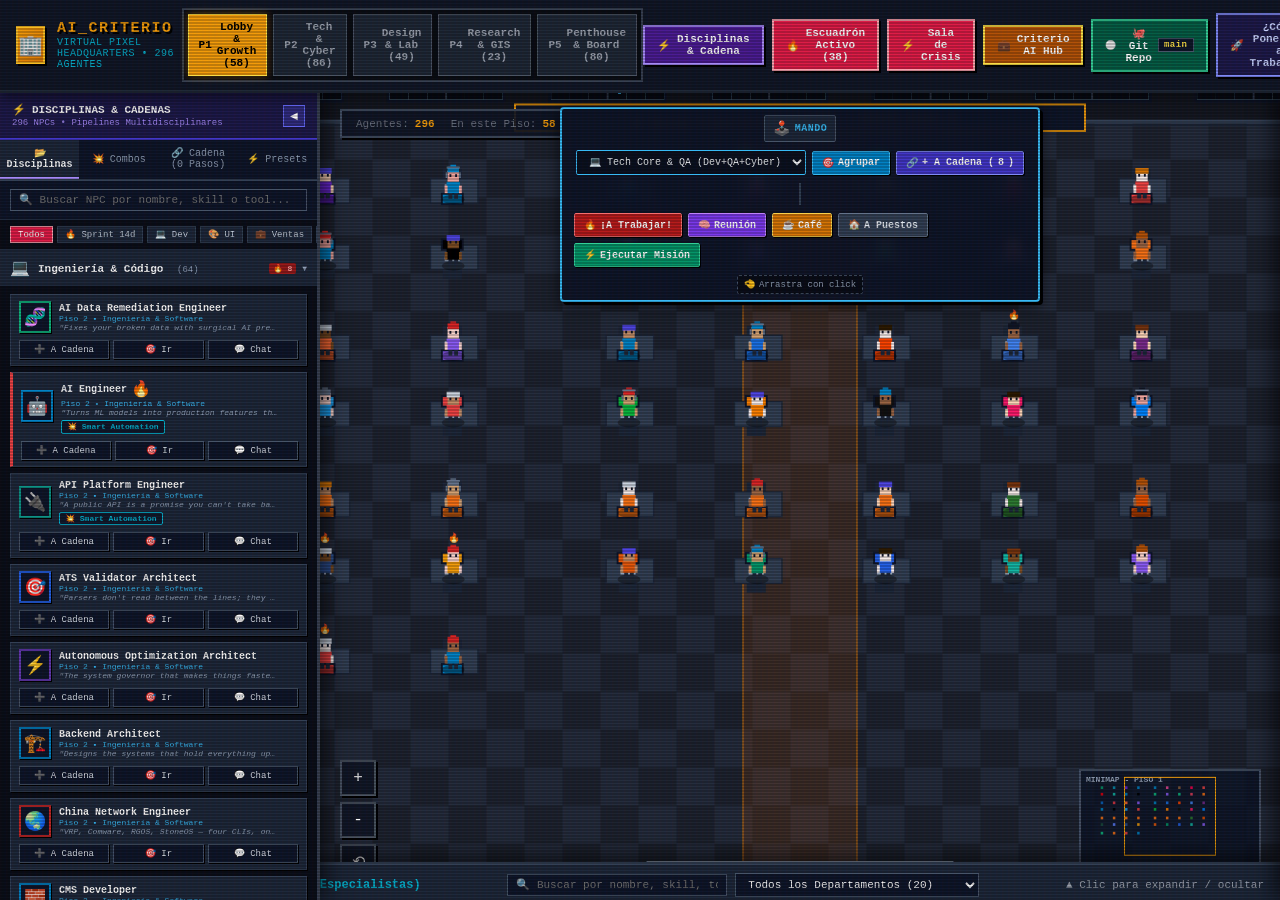
==== commit cf210293: "feat(chain): Add + A Cadena button, duplicate protection, and deduplicate speech phrases" ====
--- a/index.html
+++ b/index.html
@@ -221,6 +221,9 @@
                     <button id="cmdRallyBtn" class="cmd-btn cmd-btn-rally" title="Hacer que los agentes se organicen y vengan en formación">
                         <span>🎯</span> Agrupar
                     </button>
+                    <button id="cmdAddGroupToChainBtn" class="cmd-btn cmd-btn-add-chain" title="Agregar todo este grupo/escuadrón a la Cadena de Reacción sin duplicados">
+                        <span>🔗</span> + A Cadena (<span id="cmdGroupCountBadge">0</span>)
+                    </button>
                 </div>
                 <div class="commander-action-divider"></div>
                 <div class="commander-action-buttons">
--- a/css/pixel-office.css
+++ b/css/pixel-office.css
@@ -406,6 +406,17 @@
     color: #ffffff;
 }
 
+.cmd-btn-add-chain {
+    background: #4338ca;
+    border-color: #818cf8;
+    color: #ffffff;
+}
+
+.cmd-btn-add-chain:hover {
+    background: #4f46e5;
+    border-color: #a5b4fc;
+}
+
 .commander-hint {
     display: flex;
     align-items: center;
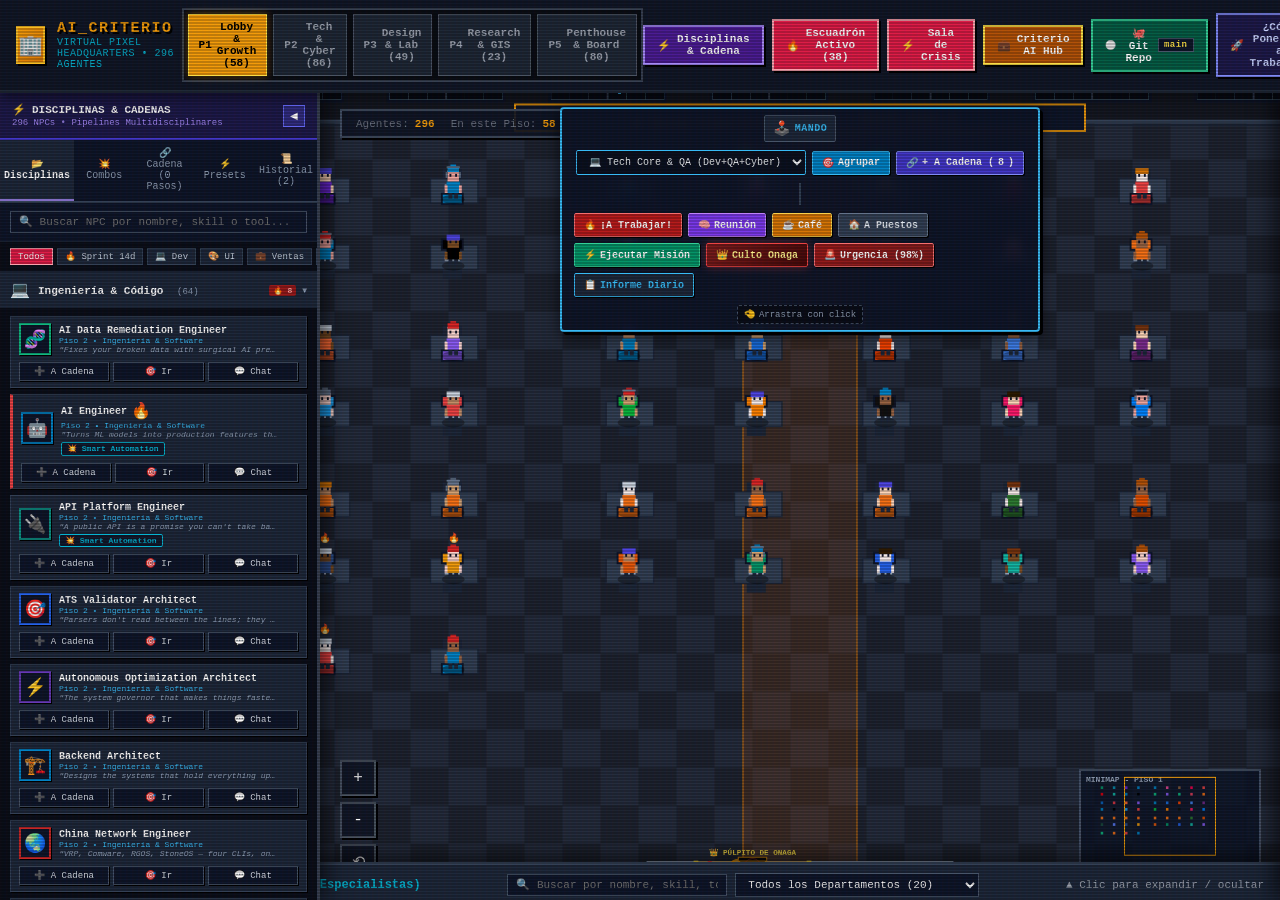
==== commit cfd1fbe3: "feat(master): Implement Master Onaga (Cult of the Lamb productivity), Bottleneck Detector, Daily Exe" ====
--- a/index.html
+++ b/index.html
@@ -99,6 +99,9 @@
                 <button class="disciplines-tab-btn" data-tab="presets">
                     ⚡ Presets
                 </button>
+                <button class="disciplines-tab-btn" data-tab="history">
+                    📜 Historial (<span id="historyChainCount">2</span>)
+                </button>
             </div>
 
             <!-- Tab 1: Disciplines & NPCs Accordion -->
@@ -161,6 +164,15 @@
                     Equipos donde las habilidades de cada disciplina se encadenan para multiplicar el impacto en Criterio AI.
                 </div>
                 <div id="combosListContainer" style="display:flex; flex-direction:column; gap:10px; padding:10px 8px; max-height: calc(100vh - 210px); overflow-y:auto;"></div>
+            </div>
+
+            <!-- Tab 5: Executed Chains History & Re-run Hub -->
+            <div id="tabHistoryContent" class="disciplines-tab-content" style="display:none;">
+                <div style="padding:8px 10px; font-size:10px; color:#cbd5e1; background:#0f172a; border-bottom:1px solid #1e293b;">
+                    📜 <strong>Historial de Cadenas Ejecutadas:</strong><br>
+                    Inspecciona resultados, revisa entregables generados o vuelve a ejecutarlas con un solo clic.
+                </div>
+                <div id="historyListContainer" class="history-list-container" style="display:flex; flex-direction:column; gap:10px; padding:10px 8px; max-height: calc(100vh - 210px); overflow-y:auto;"></div>
             </div>
         </aside>
 
@@ -242,6 +254,15 @@
                     <button id="cmdExecuteChainBtn" class="cmd-btn cmd-btn-chain" title="Cargar este departamento a la Cadena de Ejecución Multidisciplinar">
                         <span>⚡</span> Ejecutar Misión
                     </button>
+                    <button id="cmdOnagaCultBtn" class="cmd-btn cmd-btn-onaga" title="Invocar a Onaga (Gran Líder del Culto de la Productividad) y dictar Decretos">
+                        <span>👑</span> Culto Onaga
+                    </button>
+                    <button id="cmdBottlenecksBtn" class="cmd-btn cmd-btn-urgency" title="Detector de Cuellos de Botella (Graphify + Recursos) — Nivel Vital">
+                        <span>🚨</span> Urgencia (98%)
+                    </button>
+                    <button id="cmdDailyReportBtn" class="cmd-btn cmd-btn-report" title="Informe Diario Consolidado para Onaga (Victoria Sterling, Chief of Staff)">
+                        <span>📋</span> Informe Diario
+                    </button>
                 </div>
                 <div class="commander-hint" title="Tip: Mantén click izquierdo sostenido sobre cualquier agente para moverlo libremente por la oficina con bracitos animados">
                     <span>🤏</span> Arrastra con click
@@ -800,6 +821,129 @@
                 <div style="font-size:10px; color:#64748b;">
                     Las otras IAs leen <code>AI_EXECUTION_QUEUE.md</code> para ejecutar el sprint.
                 </div>
+            </div>
+        </div>
+    </div>
+
+    <!-- Modal: Culto de la Productividad de Onaga (Estilo Cult of the Lamb) -->
+    <div id="onagaCultModal" class="cult-modal-overlay" style="display:none;">
+        <div class="cult-modal-container cult-dialog">
+            <div class="cult-modal-header cult-red-header">
+                <div class="cult-header-left">
+                    <div class="cult-eye-avatar">👁️</div>
+                    <div>
+                        <h2 class="cult-title">EL CULTO DE LA PRODUCTIVIDAD — GRAN PATRIARCA ONAGA</h2>
+                        <div class="cult-subtitle">Quien porta el Sombrero Sagrado • Supremo Comandante del Cuartel General</div>
+                    </div>
+                </div>
+                <button class="cult-close-btn" onclick="window.pixelEngine.closeOnagaCultModal()">✕</button>
+            </div>
+
+            <!-- Stats Bar -->
+            <div class="cult-stats-bar">
+                <div class="cult-stat-pill">
+                    <span>👑 Fe en Onaga:</span>
+                    <strong style="color:#ef4444;">100% DEVOCIÓN</strong>
+                </div>
+                <div class="cult-stat-pill">
+                    <span>🔥 Estado de Misión:</span>
+                    <strong style="color:var(--brand-gold);">ALERTA VITAL (DEFCON 1)</strong>
+                </div>
+                <div class="cult-stat-pill">
+                    <span>⚡ Fieles en el Cuartel:</span>
+                    <strong style="color:#38bdf8;">296 NPCs AUTÓNOMOS</strong>
+                </div>
+            </div>
+
+            <div class="cult-decree-banner">
+                <div style="font-size:18px; margin-right:8px;">📜</div>
+                <div>
+                    <em>"Hijos míos: La vida de Onaga depende de sacar este sprint adelante. No hay espacio para la duda ni para el tech debt. ¡Elegid el ritual que salvará a la agencia!"</em>
+                </div>
+            </div>
+
+            <!-- Grid de Rituales y Decretos -->
+            <div class="cult-rituals-grid">
+                <!-- Ritual 1 -->
+                <div class="cult-ritual-card">
+                    <div class="ritual-icon">📜</div>
+                    <div class="ritual-content">
+                        <div class="ritual-title">Sermón de la Velocidad Suprema</div>
+                        <div class="ritual-desc">Eleva la moral y desata el fuego en los teclados. Todos los agentes tipean al +250% con chispas de productividad.</div>
+                        <button class="cult-mini-btn btn-fire" onclick="window.pixelEngine.executeSermonOfSpeed()">
+                            ⚡ Dictar Sermón
+                        </button>
+                    </div>
+                </div>
+
+                <!-- Ritual 2 -->
+                <div class="cult-ritual-card">
+                    <div class="ritual-icon">🔥</div>
+                    <div class="ritual-content">
+                        <div class="ritual-title">Sacrificio del Tech Debt</div>
+                        <div class="ritual-desc">Purga los bugs y malas prácticas en el fuego ritual. Genera validación de código y checkmarks verdes en la oficina.</div>
+                        <button class="cult-mini-btn btn-sacrifice" onclick="window.pixelEngine.executeSacrificeTechDebt()">
+                            🔥 Sacrificar Bugs
+                        </button>
+                    </div>
+                </div>
+
+                <!-- Ritual 3 -->
+                <div class="cult-ritual-card">
+                    <div class="ritual-icon">☕</div>
+                    <div class="ritual-content">
+                        <div class="ritual-title">Bendición del Café Sagrado</div>
+                        <div class="ritual-desc">Convoca un banquete de espresso sagrado. Restaura la estamina al 100% y llena a los agentes de energía y corazones.</div>
+                        <button class="cult-mini-btn btn-coffee" onclick="window.pixelEngine.executeHolyCoffeeBlessing()">
+                            ☕ Bendecir Café
+                        </button>
+                    </div>
+                </div>
+
+                <!-- Ritual 4 -->
+                <div class="cult-ritual-card">
+                    <div class="ritual-icon">🌾</div>
+                    <div class="ritual-content">
+                        <div class="ritual-title">Cosecha de Entregables</div>
+                        <div class="ritual-desc">Reclama los frutos de la Cadena de 43 Agentes y verifica todos los archivos en entregables/ listos para producción.</div>
+                        <button class="cult-mini-btn btn-harvest" onclick="window.pixelEngine.executeHarvestDeliverables()">
+                            🌾 Cosechar Todo
+                        </button>
+                    </div>
+                </div>
+
+                <!-- Ritual 5 -->
+                <div class="cult-ritual-card">
+                    <div class="ritual-icon">⚡</div>
+                    <div class="ritual-content">
+                        <div class="ritual-title">Excomunión de la Procrastinación</div>
+                        <div class="ritual-desc">Lanza un rayo sagrado de advertencia a los agentes distraídos para devolverlos inmediatamente a sus puestos.</div>
+                        <button class="cult-mini-btn btn-smite" onclick="window.pixelEngine.executeSmiteProcrastinators()">
+                            ⚡ Lanzar Rayo Divino
+                        </button>
+                    </div>
+                </div>
+
+                <!-- Ritual 6 -->
+                <div class="cult-ritual-card">
+                    <div class="ritual-icon">🕺</div>
+                    <div class="ritual-content">
+                        <div class="ritual-title">Danza Ritual de la Victoria</div>
+                        <div class="ritual-desc">Todos los agentes forman un círculo de adoración y bailan con música retro para celebrar el avance del sprint.</div>
+                        <button class="cult-mini-btn btn-dance" onclick="window.pixelEngine.executeEcstaticDance()">
+                            🎵 Iniciar Danza
+                        </button>
+                    </div>
+                </div>
+            </div>
+
+            <div class="cult-modal-footer">
+                <button class="cult-action-btn btn-altar-rally" onclick="window.pixelEngine.closeOnagaCultModal(); window.pixelEngine.rallySquad('all');">
+                    🎯 Convocatoria Masiva al Altar
+                </button>
+                <button class="cult-action-btn btn-close" onclick="window.pixelEngine.closeOnagaCultModal()">
+                    ✕ Cerrar Púlpito
+                </button>
             </div>
         </div>
     </div>
@@ -816,6 +960,8 @@
     <script src="js/chain_reaction.js"></script>
     <script src="js/disciplines_panel.js"></script>
     <script src="js/git_connector.js"></script>
+    <script src="js/bottleneck_detector.js"></script>
+    <script src="js/daily_reporter.js"></script>
     <script src="js/app.js"></script>
 </body>
 </html>
--- a/css/pixel-office.css
+++ b/css/pixel-office.css
@@ -1756,3 +1756,594 @@
     margin-top: 4px;
 }
 
+/* ========================================================
+   👑 CULTO DE LA PRODUCTIVIDAD DE ONAGA & CULT OF THE LAMB THEME
+   ======================================================== */
+.cmd-btn-onaga {
+    background: linear-gradient(135deg, #7f1d1d, #450a0a) !important;
+    border-color: #ef4444 !important;
+    color: #fef08a !important;
+    font-weight: 900 !important;
+    box-shadow: 0 0 10px rgba(239, 68, 68, 0.4) !important;
+    animation: onagaPulse 2.5s infinite alternate;
+}
+
+@keyframes onagaPulse {
+    0% { box-shadow: 0 0 6px rgba(239, 68, 68, 0.3); }
+    100% { box-shadow: 0 0 16px rgba(239, 68, 68, 0.7); }
+}
+
+.cmd-btn-urgency-alarm, .cmd-btn-urgency {
+    background: linear-gradient(135deg, #991b1b, #7f1d1d) !important;
+    border-color: #f87171 !important;
+    color: #ffffff !important;
+    font-weight: 800 !important;
+    animation: alarmFlash 1.5s infinite;
+}
+
+@keyframes alarmFlash {
+    0%, 100% { border-color: #ef4444; }
+    50% { border-color: #fde047; box-shadow: 0 0 12px rgba(239, 68, 68, 0.6); }
+}
+
+.cmd-btn-report {
+    background: #1e293b !important;
+    border-color: #38bdf8 !important;
+    color: #38bdf8 !important;
+}
+
+/* Cult & Bottleneck Modal Overlays */
+.cult-modal-overlay {
+    position: fixed;
+    top: 0; left: 0; right: 0; bottom: 0;
+    background: rgba(4, 7, 15, 0.88);
+    display: flex;
+    justify-content: center;
+    align-items: center;
+    z-index: 1000;
+    backdrop-filter: blur(4px);
+}
+
+.cult-modal-container {
+    background: #09090b;
+    border: 2px solid #ef4444;
+    box-shadow: 0 0 25px rgba(239, 68, 68, 0.4);
+    width: 90%;
+    max-width: 680px;
+    max-height: 90vh;
+    display: flex;
+    flex-direction: column;
+    overflow: hidden;
+}
+
+.cult-dialog {
+    max-width: 640px;
+}
+
+.cult-modal-header {
+    padding: 12px 16px;
+    display: flex;
+    justify-content: space-between;
+    align-items: center;
+    border-bottom: 2px solid #334155;
+}
+
+.cult-red-header {
+    background: linear-gradient(135deg, #450a0a, #18181b);
+    border-bottom: 2px solid #ef4444;
+}
+
+.red-header {
+    background: linear-gradient(135deg, #7f1d1d, #18181b);
+    border-bottom: 2px solid #ef4444;
+}
+
+.gold-header {
+    background: linear-gradient(135deg, #78350f, #18181b);
+    border-bottom: 2px solid var(--brand-gold);
+}
+
+.cult-header-left {
+    display: flex;
+    align-items: center;
+    gap: 12px;
+}
+
+.cult-eye-avatar, .cult-eye-icon {
+    font-size: 24px;
+    filter: drop-shadow(0 0 8px #ef4444);
+}
+
+.cult-title {
+    font-size: 13px;
+    font-weight: 900;
+    letter-spacing: 0.8px;
+    color: #fef08a;
+}
+
+.cult-subtitle {
+    font-size: 9px;
+    color: #94a3b8;
+    margin-top: 2px;
+}
+
+.cult-close-btn {
+    background: transparent;
+    border: 1px solid #4b5563;
+    color: #cbd5e1;
+    font-size: 14px;
+    cursor: pointer;
+    padding: 4px 8px;
+}
+.cult-close-btn:hover {
+    color: #ef4444;
+    border-color: #ef4444;
+}
+
+.cult-stats-bar {
+    display: flex;
+    background: #18181b;
+    border-bottom: 1px solid #27272a;
+    padding: 8px 12px;
+    gap: 12px;
+    overflow-x: auto;
+}
+
+.cult-stat-pill {
+    font-size: 9px;
+    color: #94a3b8;
+    display: flex;
+    align-items: center;
+    gap: 4px;
+    white-space: nowrap;
+}
+
+.cult-decree-banner {
+    background: rgba(127, 29, 29, 0.25);
+    border-left: 4px solid #ef4444;
+    margin: 12px 14px 4px 14px;
+    padding: 10px;
+    font-size: 11px;
+    color: #fecaca;
+    display: flex;
+    align-items: center;
+}
+
+.cult-rituals-grid {
+    display: grid;
+    grid-template-columns: 1fr 1fr;
+    gap: 10px;
+    padding: 12px 14px;
+    overflow-y: auto;
+}
+
+.cult-ritual-card {
+    background: #18181b;
+    border: 1px solid #3f3f46;
+    padding: 10px;
+    display: flex;
+    gap: 10px;
+    align-items: flex-start;
+}
+.cult-ritual-card:hover {
+    border-color: #ef4444;
+    background: #27272a;
+}
+
+.ritual-icon {
+    font-size: 22px;
+    background: #27272a;
+    padding: 6px;
+    border: 1px solid #52525b;
+}
+
+.ritual-content {
+    flex: 1;
+}
+
+.ritual-title {
+    font-size: 11px;
+    font-weight: 800;
+    color: #fef08a;
+    margin-bottom: 3px;
+}
+
+.ritual-desc {
+    font-size: 9px;
+    color: #a1a1aa;
+    line-height: 1.3;
+    margin-bottom: 8px;
+}
+
+.cult-mini-btn {
+    background: #7f1d1d;
+    border: 1px solid #ef4444;
+    color: #ffffff;
+    font-size: 10px;
+    font-weight: 700;
+    padding: 5px 10px;
+    cursor: pointer;
+    font-family: inherit;
+}
+.cult-mini-btn:hover {
+    background: #b91c1c;
+}
+
+.cult-modal-footer {
+    padding: 10px 14px;
+    background: #18181b;
+    border-top: 1px solid #27272a;
+    display: flex;
+    justify-content: space-between;
+    align-items: center;
+}
+
+.cult-action-btn {
+    background: #27272a;
+    border: 1px solid #52525b;
+    color: #f4f4f5;
+    font-size: 11px;
+    font-weight: 700;
+    padding: 8px 14px;
+    cursor: pointer;
+    font-family: inherit;
+}
+.cult-action-btn.btn-altar-rally {
+    background: #7f1d1d;
+    border-color: #ef4444;
+    color: #fef08a;
+}
+.cult-action-btn.btn-harvest {
+    background: #065f46;
+    border-color: #10b981;
+    color: #ffffff;
+}
+
+/* Bottlenecks Dialog */
+.bottleneck-dialog {
+    max-width: 720px;
+}
+
+.urgency-banner-alert {
+    padding: 12px 16px;
+    background: #1c1917;
+    border-bottom: 1px solid #292524;
+}
+
+.urgency-meter-box {
+    margin-bottom: 8px;
+}
+
+.urgency-label {
+    display: flex;
+    justify-content: space-between;
+    align-items: center;
+    font-size: 11px;
+    margin-bottom: 4px;
+}
+
+.urgency-bar-track {
+    height: 8px;
+    background: #292524;
+    border: 1px solid #44403c;
+}
+
+.urgency-bar-fill {
+    height: 100%;
+    background: linear-gradient(90deg, #f59e0b, #ef4444);
+}
+
+.urgency-decree-quote {
+    font-size: 10px;
+    color: #fca5a5;
+    background: rgba(127, 29, 29, 0.3);
+    padding: 8px 12px;
+    border-left: 3px solid #ef4444;
+}
+
+.bottleneck-scan-status {
+    display: flex;
+    justify-content: space-between;
+    align-items: center;
+    padding: 8px 16px;
+    background: #0f172a;
+    font-size: 10px;
+    color: #94a3b8;
+    border-bottom: 1px solid #1e293b;
+}
+
+.bottleneck-list-scroll {
+    max-height: 48vh;
+    overflow-y: auto;
+    padding: 12px 16px;
+    display: flex;
+    flex-direction: column;
+    gap: 12px;
+}
+
+.bottleneck-card {
+    background: #1e1b4b;
+    border-left: 4px solid #f59e0b;
+    padding: 12px;
+}
+.bottleneck-card.critical-border {
+    background: #1c1917;
+    border-left: 4px solid #ef4444;
+}
+
+.bn-header {
+    display: flex;
+    gap: 10px;
+    align-items: flex-start;
+    margin-bottom: 8px;
+}
+
+.bn-number {
+    font-size: 14px;
+    font-weight: 900;
+    color: #ef4444;
+}
+
+.bn-title {
+    font-size: 12px;
+    font-weight: 800;
+    color: #f8fafc;
+}
+
+.bn-meta {
+    display: flex;
+    gap: 8px;
+    margin-top: 4px;
+    align-items: center;
+}
+
+.bn-dept-badge {
+    background: #334155;
+    color: #cbd5e1;
+    font-size: 9px;
+    padding: 1px 6px;
+}
+
+.bn-severity-pill {
+    font-size: 9px;
+    font-weight: 800;
+    padding: 1px 6px;
+}
+.bn-severity-pill.crit {
+    background: rgba(239, 68, 68, 0.25);
+    color: #f87171;
+    border: 1px solid #ef4444;
+}
+
+.bn-graphify-tag {
+    font-size: 9px;
+    color: #38bdf8;
+}
+
+.bn-impact {
+    font-size: 10px;
+    color: #fca5a5;
+    margin-bottom: 6px;
+}
+
+.bn-action-box {
+    background: #0f172a;
+    border: 1px dashed #475569;
+    padding: 8px;
+}
+
+.bn-action-label {
+    font-size: 9px;
+    font-weight: 900;
+    color: #fde047;
+    margin-bottom: 2px;
+}
+
+.bn-action-text {
+    font-size: 11px;
+    font-weight: 700;
+    color: #ffffff;
+    margin-bottom: 4px;
+}
+
+.bn-agents {
+    font-size: 9px;
+    color: #94a3b8;
+}
+
+/* Daily Report Modal */
+.report-dialog {
+    max-width: 740px;
+}
+
+.report-body-scroll {
+    max-height: 65vh;
+    overflow-y: auto;
+    padding: 14px 18px;
+}
+
+.report-section {
+    margin-bottom: 18px;
+}
+
+.section-title {
+    font-size: 12px;
+    font-weight: 900;
+    color: #cbd5e1;
+    border-bottom: 1px solid #334155;
+    padding-bottom: 4px;
+    margin-bottom: 8px;
+}
+
+.section-desc {
+    font-size: 11px;
+    color: #94a3b8;
+    line-height: 1.4;
+}
+
+.report-dept-grid {
+    display: grid;
+    grid-template-columns: 1fr 1fr;
+    gap: 10px;
+}
+
+.report-dept-card {
+    background: #18181b;
+    border: 1px solid #27272a;
+    padding: 10px;
+}
+
+.rd-header {
+    display: flex;
+    justify-content: space-between;
+    font-size: 10px;
+    margin-bottom: 4px;
+}
+
+.rd-bar {
+    height: 4px;
+    background: #27272a;
+    margin-bottom: 6px;
+}
+
+.rd-fill {
+    height: 100%;
+}
+
+.rd-lead {
+    font-size: 9px;
+    color: #64748b;
+    margin-bottom: 4px;
+}
+.rd-lead span { color: #cbd5e1; }
+
+.rd-summary {
+    font-size: 10px;
+    color: #94a3b8;
+    line-height: 1.3;
+}
+
+.report-table {
+    width: 100%;
+    border-collapse: collapse;
+    font-size: 10px;
+}
+
+.report-table th, .report-table td {
+    padding: 6px 8px;
+    border: 1px solid #334155;
+    text-align: left;
+}
+
+.report-table th {
+    background: #1e293b;
+    color: #cbd5e1;
+}
+
+.purge-verdict-box {
+    margin-top: 10px;
+    background: rgba(239, 68, 68, 0.1);
+    border-left: 3px solid #ef4444;
+    padding: 8px;
+    font-size: 10px;
+    color: #fca5a5;
+}
+
+.next-steps-list {
+    padding-left: 18px;
+    font-size: 11px;
+    color: #f1f5f9;
+    line-height: 1.6;
+}
+
+/* ========================================================
+   📜 HISTORIAL DE CADENAS EJECUTADAS CSS
+   ======================================================== */
+.history-chain-card {
+    background: #111827;
+    border: 1px solid #374151;
+    padding: 10px;
+    display: flex;
+    flex-direction: column;
+    gap: 6px;
+}
+.history-chain-card:hover {
+    border-color: var(--brand-gold);
+}
+
+.history-card-header {
+    display: flex;
+    justify-content: space-between;
+    align-items: flex-start;
+}
+
+.history-card-title {
+    font-size: 11px;
+    font-weight: 800;
+    color: #f8fafc;
+}
+
+.history-card-date {
+    font-size: 9px;
+    color: #94a3b8;
+    margin-top: 2px;
+}
+
+.history-status-badge {
+    font-size: 8px;
+    font-weight: 800;
+    padding: 2px 6px;
+    border-radius: 2px;
+}
+.history-status-badge.status-completed {
+    background: rgba(34, 197, 94, 0.2);
+    border: 1px solid #22c55e;
+    color: #4ade80;
+}
+.history-status-badge.status-pending {
+    background: rgba(245, 158, 11, 0.2);
+    border: 1px solid #f59e0b;
+    color: #fde047;
+}
+
+.history-mission-goal {
+    font-size: 9px;
+    color: #cbd5e1;
+    background: #0f172a;
+    padding: 6px 8px;
+    border-left: 2px solid var(--brand-gold);
+}
+
+.history-agents-row {
+    display: flex;
+    align-items: center;
+    gap: 8px;
+}
+
+.history-agent-chips {
+    display: flex;
+    flex-wrap: wrap;
+    gap: 4px;
+}
+
+.history-agent-chip {
+    background: #1e293b;
+    border: 1px solid #334155;
+    padding: 2px 4px;
+    font-size: 11px;
+}
+
+.history-more-chip {
+    font-size: 8px;
+    color: #94a3b8;
+    padding: 2px 4px;
+    background: #1e293b;
+}
+
+.history-card-actions {
+    display: flex;
+    gap: 6px;
+    margin-top: 4px;
+}
+
+
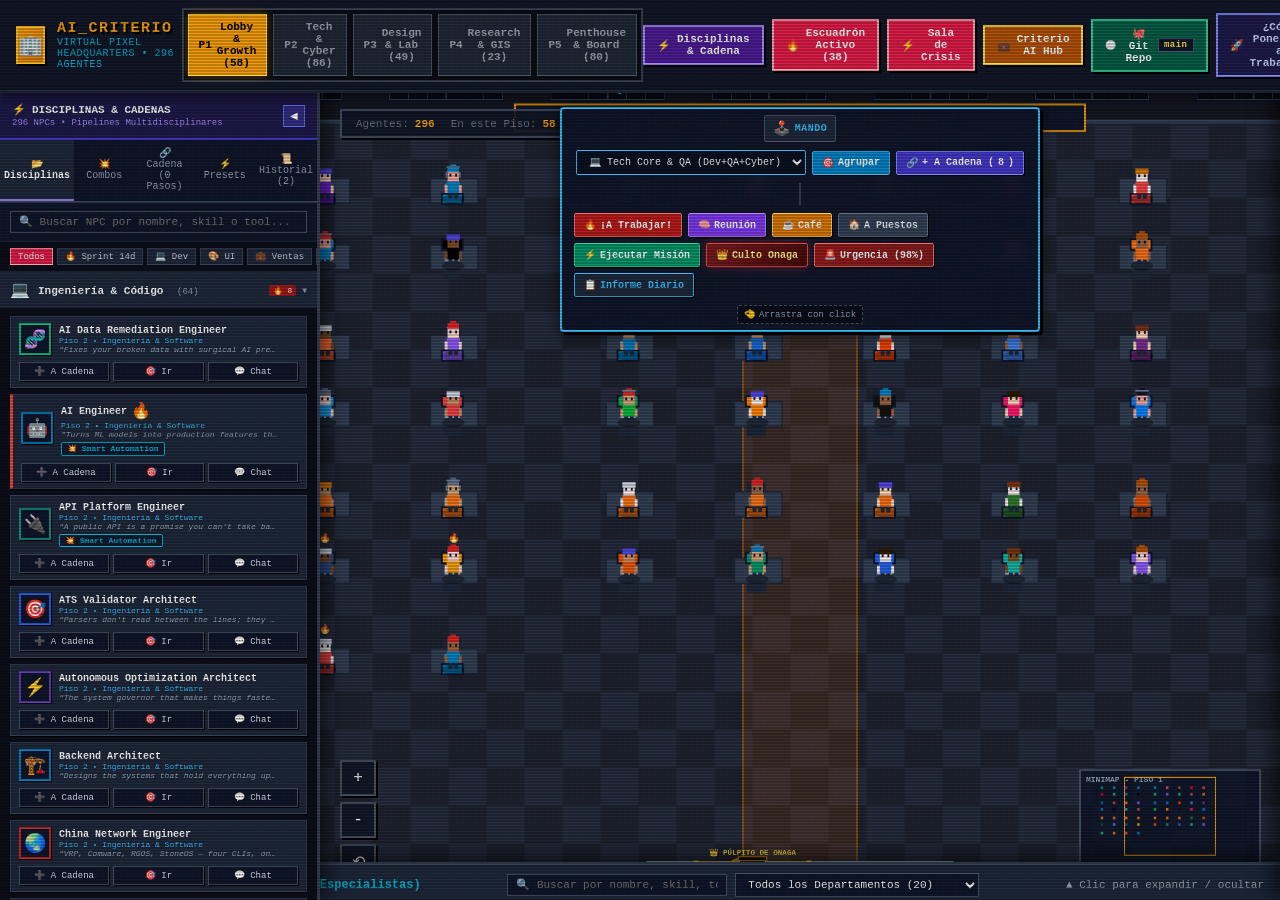
==== commit 5e0d7702: "feat: casino progressive task sound & Onaga-to-Gemini divine oracle console" ====
--- a/index.html
+++ b/index.html
@@ -855,85 +855,193 @@
                 </div>
             </div>
 
-            <div class="cult-decree-banner">
-                <div style="font-size:18px; margin-right:8px;">📜</div>
-                <div>
-                    <em>"Hijos míos: La vida de Onaga depende de sacar este sprint adelante. No hay espacio para la duda ni para el tech debt. ¡Elegid el ritual que salvará a la agencia!"</em>
-                </div>
-            </div>
-
-            <!-- Grid de Rituales y Decretos -->
-            <div class="cult-rituals-grid">
-                <!-- Ritual 1 -->
-                <div class="cult-ritual-card">
-                    <div class="ritual-icon">📜</div>
-                    <div class="ritual-content">
-                        <div class="ritual-title">Sermón de la Velocidad Suprema</div>
-                        <div class="ritual-desc">Eleva la moral y desata el fuego en los teclados. Todos los agentes tipean al +250% con chispas de productividad.</div>
-                        <button class="cult-mini-btn btn-fire" onclick="window.pixelEngine.executeSermonOfSpeed()">
-                            ⚡ Dictar Sermón
+            <!-- Sacred Cult Tab Switcher -->
+            <div class="cult-tabs-bar">
+                <button id="onagaTabBtnRituals" class="cult-tab-btn active" onclick="window.pixelEngine.switchOnagaTab('rituals')">
+                    📜 Rituales del Culto
+                </button>
+                <button id="onagaTabBtnOracle" class="cult-tab-btn" onclick="window.pixelEngine.switchOnagaTab('oracle')">
+                    🔮 Comunión con Gemini (Órdenes Supremas)
+                </button>
+                <button id="onagaTabBtnApiConfig" class="cult-tab-btn" onclick="window.pixelEngine.switchOnagaTab('apiconfig')">
+                    ⚙️ Clave API Gemini
+                </button>
+            </div>
+
+            <!-- PANE 1: Rituales y Decretos Místicos -->
+            <div id="onagaPaneRituals" class="onaga-tab-pane">
+                <div class="cult-decree-banner">
+                    <div style="font-size:18px; margin-right:8px;">📜</div>
+                    <div>
+                        <em>"Hijos míos: La vida de Onaga depende de sacar este sprint adelante. No hay espacio para la duda ni para el tech debt. ¡Elegid el ritual que salvará a la agencia!"</em>
+                    </div>
+                </div>
+
+                <!-- Grid de Rituales y Decretos -->
+                <div class="cult-rituals-grid">
+                    <!-- Ritual 1 -->
+                    <div class="cult-ritual-card">
+                        <div class="ritual-icon">📜</div>
+                        <div class="ritual-content">
+                            <div class="ritual-title">Sermón de la Velocidad Suprema</div>
+                            <div class="ritual-desc">Eleva la moral y desata el fuego en los teclados. Todos los agentes tipean al +250% con chispas de productividad.</div>
+                            <button class="cult-mini-btn btn-fire" onclick="window.pixelEngine.executeSermonOfSpeed()">
+                                ⚡ Dictar Sermón
+                            </button>
+                        </div>
+                    </div>
+
+                    <!-- Ritual 2 -->
+                    <div class="cult-ritual-card">
+                        <div class="ritual-icon">🔥</div>
+                        <div class="ritual-content">
+                            <div class="ritual-title">Sacrificio del Tech Debt</div>
+                            <div class="ritual-desc">Purga los bugs y malas prácticas en el fuego ritual. Genera validación de código y checkmarks verdes en la oficina.</div>
+                            <button class="cult-mini-btn btn-sacrifice" onclick="window.pixelEngine.executeSacrificeTechDebt()">
+                                🔥 Sacrificar Bugs
+                            </button>
+                        </div>
+                    </div>
+
+                    <!-- Ritual 3 -->
+                    <div class="cult-ritual-card">
+                        <div class="ritual-icon">☕</div>
+                        <div class="ritual-content">
+                            <div class="ritual-title">Bendición del Café Sagrado</div>
+                            <div class="ritual-desc">Convoca un banquete de espresso sagrado. Restaura la estamina al 100% y llena a los agentes de energía y corazones.</div>
+                            <button class="cult-mini-btn btn-coffee" onclick="window.pixelEngine.executeHolyCoffeeBlessing()">
+                                ☕ Bendecir Café
+                            </button>
+                        </div>
+                    </div>
+
+                    <!-- Ritual 4 -->
+                    <div class="cult-ritual-card">
+                        <div class="ritual-icon">🌾</div>
+                        <div class="ritual-content">
+                            <div class="ritual-title">Cosecha de Entregables</div>
+                            <div class="ritual-desc">Reclama los frutos de la Cadena de 43 Agentes y verifica todos los archivos en entregables/ listos para producción.</div>
+                            <button class="cult-mini-btn btn-harvest" onclick="window.pixelEngine.executeHarvestDeliverables()">
+                                🌾 Cosechar Todo
+                            </button>
+                        </div>
+                    </div>
+
+                    <!-- Ritual 5 -->
+                    <div class="cult-ritual-card">
+                        <div class="ritual-icon">⚡</div>
+                        <div class="ritual-content">
+                            <div class="ritual-title">Excomunión de la Procrastinación</div>
+                            <div class="ritual-desc">Lanza un rayo sagrado de advertencia a los agentes distraídos para devolverlos inmediatamente a sus puestos.</div>
+                            <button class="cult-mini-btn btn-smite" onclick="window.pixelEngine.executeSmiteProcrastinators()">
+                                ⚡ Lanzar Rayo Divino
+                            </button>
+                        </div>
+                    </div>
+
+                    <!-- Ritual 6 -->
+                    <div class="cult-ritual-card">
+                        <div class="ritual-icon">🕺</div>
+                        <div class="ritual-content">
+                            <div class="ritual-title">Danza Ritual de la Victoria</div>
+                            <div class="ritual-desc">Todos los agentes forman un círculo de adoración y bailan con música retro para celebrar el avance del sprint.</div>
+                            <button class="cult-mini-btn btn-dance" onclick="window.pixelEngine.executeEcstaticDance()">
+                                🎵 Iniciar Danza
+                            </button>
+                        </div>
+                    </div>
+                </div>
+            </div>
+
+            <!-- PANE 2: Comunión Directa con Gemini (Órdenes Supremas de Onaga) -->
+            <div id="onagaPaneOracle" class="onaga-tab-pane" style="display:none; flex-direction:column;">
+                <div class="oracle-banner">
+                    <div style="display:flex; justify-content:space-between; align-items:center; flex-wrap:wrap; gap:8px;">
+                        <div style="display:flex; align-items:center; gap:8px;">
+                            <span style="font-size:22px;">🔮</span>
+                            <div>
+                                <strong style="color:#fde047; font-size:11.5px;">CANAL DIRECTO ONAGA ⟷ GOOGLE GEMINI 1.5 FLASH</strong>
+                                <div style="font-size:9.5px; color:#cbd5e1;">Comanda a tus 296 agentes con inteligencia artificial divina y criterio de negocio</div>
+                            </div>
+                        </div>
+                        <span id="onagaOracleStatusBadge" class="oracle-status-pill online">🟢 Gemini Conectado</span>
+                    </div>
+                </div>
+
+                <!-- Decretos Rápidos -->
+                <div class="oracle-quick-decrees">
+                    <span style="font-size:9.5px; color:#94a3b8; font-weight:bold;">DECRETOS RÁPIDOS:</span>
+                    <button class="oracle-chip-btn" onclick="window.pixelEngine.fillOnagaDecree('Plan de Choque para 119 Restaurantes de Bogotá (Catálogos $400k + Carta Viva $200k/mes)')">👑 119 Restaurantes Bogotá</button>
+                    <button class="oracle-chip-btn" onclick="window.pixelEngine.fillOnagaDecree('Desbloquear Netlify Forms y redirección a WhatsApp +57 318 941 1010 en gocriterio.com')">💻 Netlify & WhatsApp</button>
+                    <button class="oracle-chip-btn" onclick="window.pixelEngine.fillOnagaDecree('Auditar Cuellos de Botella de Graphify y priorizar el Escuadrón Activo de 38 agentes')">⚡ Purga Cuellos de Botella</button>
+                    <button class="oracle-chip-btn" onclick="window.pixelEngine.fillOnagaDecree('Decreto de Urgencia Vital (DEFCON 1) y motivación extrema para los 296 agentes')">📜 Decreto Vital DEFCON 1</button>
+                    <button class="oracle-chip-btn" onclick="window.pixelEngine.fillOnagaDecree('Cerrar 3 suscripciones de Carta Viva ($200.000 COP/mes) en los próximos 4 días')">💰 Cerrar 3 Carta Viva</button>
+                </div>
+
+                <!-- Input de la Orden -->
+                <div style="padding:0 14px 10px 14px;">
+                    <label style="font-size:10px; font-weight:bold; color:var(--brand-gold); display:block; margin-bottom:4px;">
+                        👑 ORDEN SUPREMA DEL PATRIARCA ONAGA PARA GEMINI:
+                    </label>
+                    <div style="display:flex; gap:8px;">
+                        <textarea id="onagaGeminiOrderInput" class="oracle-textarea" rows="2" placeholder="Escribe tu orden suprema para Gemini... (ej: 'Gemini, indícale al equipo de Ventas y Frontend qué hacer hoy para vender 5 catálogos en Bogotá')"></textarea>
+                        <button id="sendOnagaOrderBtn" class="cult-action-btn btn-fire" style="min-width:145px; font-weight:bold; background:#7f1d1d; border-color:#ef4444;" onclick="window.pixelEngine.transmitOrderToGemini()">
+                            🔥 TRANSMITIR A GEMINI
                         </button>
                     </div>
                 </div>
 
-                <!-- Ritual 2 -->
-                <div class="cult-ritual-card">
-                    <div class="ritual-icon">🔥</div>
-                    <div class="ritual-content">
-                        <div class="ritual-title">Sacrificio del Tech Debt</div>
-                        <div class="ritual-desc">Purga los bugs y malas prácticas en el fuego ritual. Genera validación de código y checkmarks verdes en la oficina.</div>
-                        <button class="cult-mini-btn btn-sacrifice" onclick="window.pixelEngine.executeSacrificeTechDebt()">
-                            🔥 Sacrificar Bugs
-                        </button>
-                    </div>
-                </div>
-
-                <!-- Ritual 3 -->
-                <div class="cult-ritual-card">
-                    <div class="ritual-icon">☕</div>
-                    <div class="ritual-content">
-                        <div class="ritual-title">Bendición del Café Sagrado</div>
-                        <div class="ritual-desc">Convoca un banquete de espresso sagrado. Restaura la estamina al 100% y llena a los agentes de energía y corazones.</div>
-                        <button class="cult-mini-btn btn-coffee" onclick="window.pixelEngine.executeHolyCoffeeBlessing()">
-                            ☕ Bendecir Café
-                        </button>
-                    </div>
-                </div>
-
-                <!-- Ritual 4 -->
-                <div class="cult-ritual-card">
-                    <div class="ritual-icon">🌾</div>
-                    <div class="ritual-content">
-                        <div class="ritual-title">Cosecha de Entregables</div>
-                        <div class="ritual-desc">Reclama los frutos de la Cadena de 43 Agentes y verifica todos los archivos en entregables/ listos para producción.</div>
-                        <button class="cult-mini-btn btn-harvest" onclick="window.pixelEngine.executeHarvestDeliverables()">
-                            🌾 Cosechar Todo
-                        </button>
-                    </div>
-                </div>
-
-                <!-- Ritual 5 -->
-                <div class="cult-ritual-card">
-                    <div class="ritual-icon">⚡</div>
-                    <div class="ritual-content">
-                        <div class="ritual-title">Excomunión de la Procrastinación</div>
-                        <div class="ritual-desc">Lanza un rayo sagrado de advertencia a los agentes distraídos para devolverlos inmediatamente a sus puestos.</div>
-                        <button class="cult-mini-btn btn-smite" onclick="window.pixelEngine.executeSmiteProcrastinators()">
-                            ⚡ Lanzar Rayo Divino
-                        </button>
-                    </div>
-                </div>
-
-                <!-- Ritual 6 -->
-                <div class="cult-ritual-card">
-                    <div class="ritual-icon">🕺</div>
-                    <div class="ritual-content">
-                        <div class="ritual-title">Danza Ritual de la Victoria</div>
-                        <div class="ritual-desc">Todos los agentes forman un círculo de adoración y bailan con música retro para celebrar el avance del sprint.</div>
-                        <button class="cult-mini-btn btn-dance" onclick="window.pixelEngine.executeEcstaticDance()">
-                            🎵 Iniciar Danza
-                        </button>
-                    </div>
+                <!-- Pantalla del Oráculo -->
+                <div style="padding:0 14px 12px 14px; flex:1; display:flex; flex-direction:column; overflow:hidden;">
+                    <div style="display:flex; justify-content:space-between; align-items:center; margin-bottom:4px; flex-wrap:wrap; gap:6px;">
+                        <span style="font-size:10px; font-weight:bold; color:#a78bfa;">📜 REVELACIÓN DE GEMINI PARA ONAGA:</span>
+                        <div style="display:flex; gap:6px;">
+                            <button class="oracle-action-btn" onclick="window.pixelEngine.copyOnagaOracleResponse()">📋 Copiar</button>
+                            <button class="oracle-action-btn btn-proclaim" onclick="window.pixelEngine.proclaimOnagaDecreeToOffice()">📢 Proclamar a los 296 Agentes</button>
+                            <button class="oracle-action-btn" onclick="window.pixelEngine.saveOnagaDecreeAsTask()">💾 Guardar en Tasks/</button>
+                        </div>
+                    </div>
+                    <div id="onagaGeminiResponseArea" class="oracle-terminal">
+                        <div style="color:#64748b; text-align:center; padding:35px 10px; font-style:italic;">
+                            🔮 El Oráculo Supremo Gemini aguarda tu mandato soberano, Gran Patriarca Onaga.<br>
+                            Escribe una orden o haz clic en uno de los Decretos Rápidos arriba.
+                        </div>
+                    </div>
+                </div>
+            </div>
+
+            <!-- PANE 3: Configuración de Clave API Gemini -->
+            <div id="onagaPaneApiConfig" class="onaga-tab-pane" style="display:none; padding:16px 20px;">
+                <div style="background:#0f172a; border:1px solid #334155; padding:12px; margin-bottom:14px;">
+                    <div style="font-size:12px; font-weight:bold; color:var(--brand-gold); margin-bottom:4px;">
+                        🔑 ¿Cómo conectar tu clave gratuita de Google Gemini?
+                    </div>
+                    <p style="font-size:10.5px; color:#cbd5e1; line-height:1.5;">
+                        Google ofrece acceso gratuito a <strong>Gemini 1.5 Flash</strong> a través de Google AI Studio. 
+                        Obtén tu clave en menos de 30 segundos sin tarjeta de crédito:
+                    </p>
+                    <a href="https://aistudio.google.com/app/apikey" target="_blank" style="display:inline-block; margin-top:6px; color:#38bdf8; font-weight:bold; font-size:11px; text-decoration:underline;">
+                        🔗 Obtener API Key Gratuita en Google AI Studio ↗
+                    </a>
+                </div>
+
+                <div style="margin-bottom:12px;">
+                    <label style="font-size:10.5px; font-weight:bold; color:#cbd5e1; display:block; margin-bottom:4px;">
+                        Pega tu API Key de Gemini aquí:
+                    </label>
+                    <input type="password" id="onagaDirectApiKeyInput" class="chat-input" style="width:100%;" placeholder="AIzaSy...">
+                    <small style="color:#94a3b8; font-size:9px; display:block; margin-top:4px;">
+                        * Tu clave se guarda únicamente en tu navegador (localStorage). Si no pones ninguna clave, Criterio AI utiliza su motor de inteligencia local de 296 personalidades de forma 100% offline y gratis.
+                    </small>
+                </div>
+
+                <div style="display:flex; gap:10px; margin-top:14px;">
+                    <button class="cult-action-btn btn-fire" style="background:#047857; border-color:#10b981;" onclick="window.pixelEngine.saveOnagaDirectApiKey()">
+                        💾 Guardar Clave API de Gemini
+                    </button>
+                    <button class="cult-action-btn" onclick="window.pixelEngine.testGeminiConnection()">
+                        ⚡ Probar Conexión con Gemini
+                    </button>
                 </div>
             </div>
 
--- a/css/pixel-office.css
+++ b/css/pixel-office.css
@@ -1999,6 +1999,169 @@
     color: #ffffff;
 }
 
+/* ========================================================
+   🔮 CULT TABS & ORÁCULO SUPREMO GEMINI CSS
+   ======================================================== */
+.cult-tabs-bar {
+    display: flex;
+    background: #111827;
+    border-bottom: 2px solid #374151;
+    overflow-x: auto;
+}
+
+.cult-tab-btn {
+    background: transparent;
+    border: none;
+    border-bottom: 3px solid transparent;
+    color: #94a3b8;
+    padding: 10px 14px;
+    font-size: 11px;
+    font-weight: 800;
+    cursor: pointer;
+    font-family: inherit;
+    white-space: nowrap;
+    transition: all 0.15s ease;
+}
+
+.cult-tab-btn:hover {
+    color: #f1f5f9;
+    background: rgba(255, 255, 255, 0.04);
+}
+
+.cult-tab-btn.active {
+    color: #fde047;
+    border-bottom-color: #ef4444;
+    background: rgba(239, 68, 68, 0.1);
+}
+
+.oracle-banner {
+    background: linear-gradient(135deg, rgba(88, 28, 135, 0.4), rgba(15, 23, 42, 0.8));
+    border: 1px solid #7c3aed;
+    margin: 12px 14px 10px 14px;
+    padding: 10px 12px;
+}
+
+.oracle-status-pill {
+    font-size: 9px;
+    font-weight: 800;
+    padding: 3px 8px;
+    border-radius: 2px;
+}
+.oracle-status-pill.online {
+    background: rgba(34, 197, 94, 0.2);
+    border: 1px solid #22c55e;
+    color: #4ade80;
+}
+.oracle-status-pill.offline {
+    background: rgba(245, 158, 11, 0.2);
+    border: 1px solid #f59e0b;
+    color: #fde047;
+}
+
+.oracle-quick-decrees {
+    display: flex;
+    flex-wrap: wrap;
+    align-items: center;
+    gap: 6px;
+    padding: 0 14px 10px 14px;
+}
+
+.oracle-chip-btn {
+    background: #18181b;
+    border: 1px solid #3f3f46;
+    color: #cbd5e1;
+    font-size: 9.5px;
+    padding: 4px 8px;
+    cursor: pointer;
+    font-family: inherit;
+    transition: all 0.15s ease;
+}
+.oracle-chip-btn:hover {
+    background: #27272a;
+    border-color: #f59e0b;
+    color: #fde047;
+    transform: translateY(-1px);
+}
+
+.oracle-textarea {
+    flex: 1;
+    background: #09090b;
+    border: 2px solid #4338ca;
+    color: #ffffff;
+    font-family: inherit;
+    font-size: 11px;
+    padding: 8px 10px;
+    resize: none;
+    line-height: 1.4;
+    outline: none;
+}
+.oracle-textarea:focus {
+    border-color: #a855f7;
+    box-shadow: 0 0 10px rgba(168, 85, 247, 0.4);
+}
+
+.oracle-terminal {
+    background: #030712;
+    border: 2px solid #4c1d95;
+    padding: 12px 14px;
+    font-family: var(--pixel-font), monospace;
+    font-size: 10.5px;
+    line-height: 1.6;
+    color: #e2e8f0;
+    height: 220px;
+    overflow-y: auto;
+    box-shadow: inset 0 0 15px rgba(0, 0, 0, 0.8);
+}
+.oracle-terminal h3, .oracle-terminal h4 {
+    color: #fde047;
+    margin: 8px 0 4px 0;
+    font-size: 11.5px;
+}
+.oracle-terminal blockquote {
+    border-left: 3px solid #ef4444;
+    padding-left: 8px;
+    color: #fca5a5;
+    font-style: italic;
+    margin: 6px 0;
+}
+.oracle-terminal code {
+    background: #1e1b4b;
+    color: #38bdf8;
+    padding: 1px 4px;
+    border-radius: 2px;
+}
+.oracle-terminal strong {
+    color: #fef08a;
+}
+.oracle-terminal ul, .oracle-terminal ol {
+    padding-left: 18px;
+    margin: 4px 0;
+}
+
+.oracle-action-btn {
+    background: #1e1b4b;
+    border: 1px solid #4f46e5;
+    color: #c7d2fe;
+    font-size: 9px;
+    font-weight: 700;
+    padding: 3px 8px;
+    cursor: pointer;
+    font-family: inherit;
+}
+.oracle-action-btn:hover {
+    background: #312e81;
+    color: #ffffff;
+    border-color: #818cf8;
+}
+.oracle-action-btn.btn-proclaim {
+    background: #701a75;
+    border-color: #d946ef;
+    color: #fdf4ff;
+}
+.oracle-action-btn.btn-proclaim:hover {
+    background: #86198f;
+}
+
 /* Bottlenecks Dialog */
 .bottleneck-dialog {
     max-width: 720px;
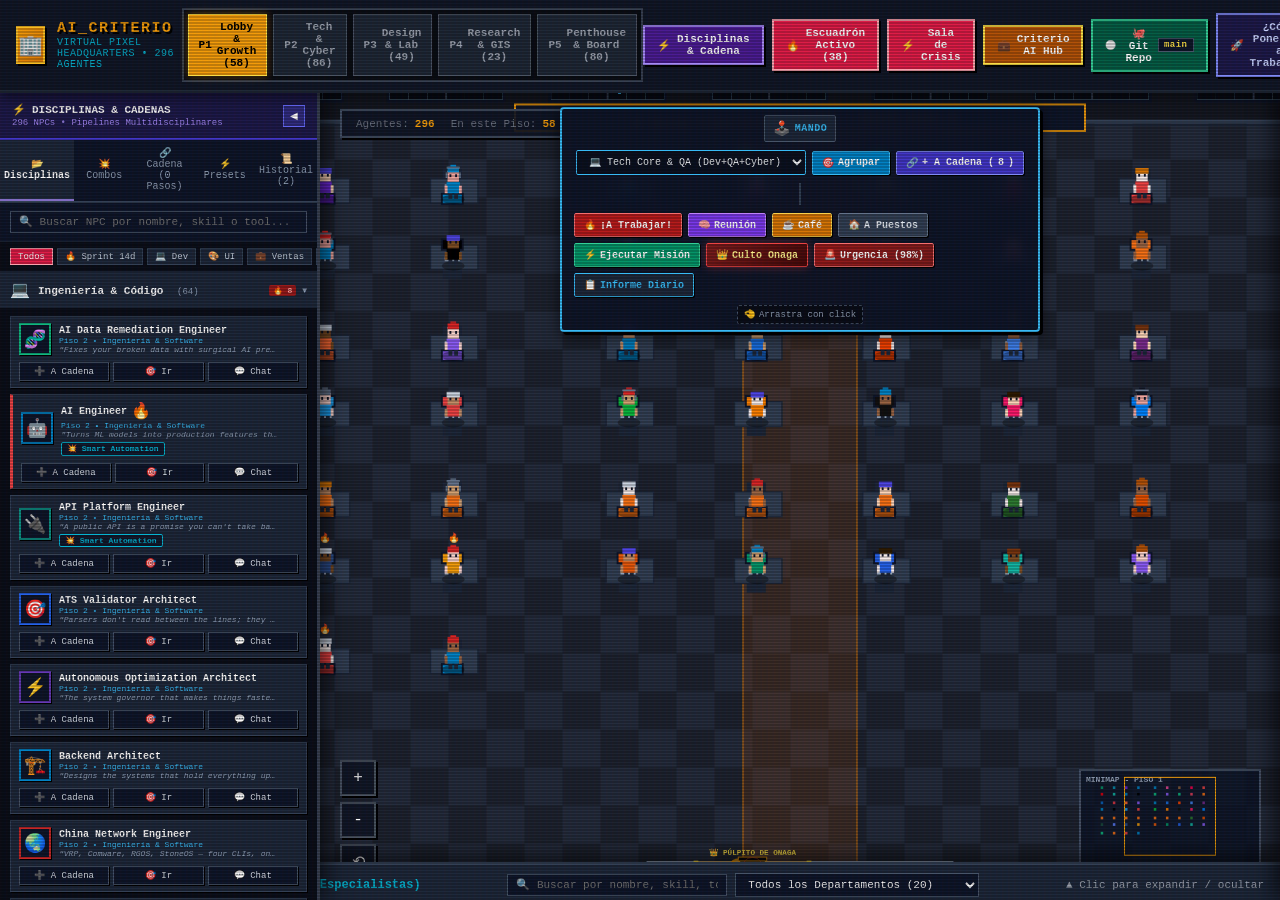
==== commit 29756ec7: "fix(onaga): subtle entrance chime, fix tab switching bug, add live execution command center & direct" ====
--- a/index.html
+++ b/index.html
@@ -870,6 +870,76 @@
 
             <!-- PANE 1: Rituales y Decretos Místicos -->
             <div id="onagaPaneRituals" class="onaga-tab-pane">
+                <!-- Real Execution Commands Section -->
+                <div class="cult-exec-section">
+                    <div class="cult-exec-header">
+                        <div class="cult-exec-title">
+                            <span>⚔️</span> MANDOS DE EJECUCIÓN DIRECTA (TRABAJO REAL EN LA EMPRESA)
+                        </div>
+                        <span style="font-size:9px; color:#fde047; font-weight:bold;">ACCIONES VITALES</span>
+                    </div>
+
+                    <div class="cult-exec-grid">
+                        <!-- Master 43-Agent Chain -->
+                        <button class="btn-cult-exec exec-master" onclick="window.pixelEngine.executeOnagaMasterChain()">
+                            <span class="exec-icon">🚀</span>
+                            <div class="exec-info">
+                                <div class="exec-name">DISPARAR CADENA MAESTRA (43 AGENTES EN VIVO)</div>
+                                <div class="exec-sub">Ejecuta la secuencia completa del sprint, genera entregables en tasks/ y activa el Jackpot de Casino</div>
+                            </div>
+                        </button>
+
+                        <!-- Preset 1: Web Unlock -->
+                        <button class="btn-cult-exec exec-blue" onclick="window.pixelEngine.executeOnagaWebUnlock()">
+                            <span class="exec-icon">💻</span>
+                            <div class="exec-info">
+                                <div class="exec-name">Desbloqueo Web gocriterio.com</div>
+                                <div class="exec-sub">Netlify Forms + WhatsApp + WCAG AA</div>
+                            </div>
+                        </button>
+
+                        <!-- Preset 2: Bogota Prospecting -->
+                        <button class="btn-cult-exec exec-gold" onclick="window.pixelEngine.executeOnagaBogotaProspecting()">
+                            <span class="exec-icon">🍔</span>
+                            <div class="exec-info">
+                                <div class="exec-name">Prospección Bogotá (119 Restaurantes)</div>
+                                <div class="exec-sub">Ventas, Growth y Carta Viva $200k/mes</div>
+                            </div>
+                        </button>
+
+                        <!-- Preset 3: Carta Viva Launch -->
+                        <button class="btn-cult-exec exec-green" onclick="window.pixelEngine.executeOnagaCartaViva()">
+                            <span class="exec-icon">💰</span>
+                            <div class="exec-info">
+                                <div class="exec-name">Lanzamiento Oferta Carta Viva</div>
+                                <div class="exec-sub">Carta digital interactiva + Catálogo $400k</div>
+                            </div>
+                        </button>
+
+                        <!-- Preset 4: QA Audit -->
+                        <button class="btn-cult-exec exec-purple" onclick="window.pixelEngine.executeOnagaQaAudit()">
+                            <span class="exec-icon">🛡️</span>
+                            <div class="exec-info">
+                                <div class="exec-name">Auditoría QA & Tokens de Diseño</div>
+                                <div class="exec-sub">Verificación de código y estilos</div>
+                            </div>
+                        </button>
+                    </div>
+
+                    <!-- Quick Tools Row -->
+                    <div style="display:flex; gap:8px; flex-wrap:wrap;">
+                        <button class="action-btn" style="flex:1; font-size:10px; padding:6px;" onclick="window.pixelEngine.openBottlenecksFromOnaga()">
+                            ⚠️ Radar de Cuellos de Botella (DEFCON 1)
+                        </button>
+                        <button class="action-btn btn-gold" style="flex:1; font-size:10px; padding:6px;" onclick="window.pixelEngine.openDailyReportFromOnaga()">
+                            📑 Informe Ejecutivo Diario
+                        </button>
+                        <button class="action-btn btn-git" style="flex:1; font-size:10px; padding:6px;" onclick="window.pixelEngine.openGitRepoFromOnaga()">
+                            🐙 Cola de IAs & Git (tasks/)
+                        </button>
+                    </div>
+                </div>
+
                 <div class="cult-decree-banner">
                     <div style="font-size:18px; margin-right:8px;">📜</div>
                     <div>
@@ -993,8 +1063,10 @@
 
                 <!-- Pantalla del Oráculo -->
                 <div style="padding:0 14px 12px 14px; flex:1; display:flex; flex-direction:column; overflow:hidden;">
-                    <div style="display:flex; justify-content:space-between; align-items:center; margin-bottom:4px; flex-wrap:wrap; gap:6px;">
-                        <span style="font-size:10px; font-weight:bold; color:#a78bfa;">📜 REVELACIÓN DE GEMINI PARA ONAGA:</span>
+                    <div style="display:flex; justify-content:space-between; align-items:center; margin-bottom:6px; flex-wrap:wrap; gap:6px;">
+                        <button class="oracle-live-cta" onclick="window.pixelEngine.executeCurrentOraclePlan()">
+                            ⚡ EJECUTAR ESTE PLAN CON LOS AGENTES AHORA (EN VIVO)
+                        </button>
                         <div style="display:flex; gap:6px;">
                             <button class="oracle-action-btn" onclick="window.pixelEngine.copyOnagaOracleResponse()">📋 Copiar</button>
                             <button class="oracle-action-btn btn-proclaim" onclick="window.pixelEngine.proclaimOnagaDecreeToOffice()">📢 Proclamar a los 296 Agentes</button>
--- a/css/pixel-office.css
+++ b/css/pixel-office.css
@@ -2162,6 +2162,136 @@
     background: #86198f;
 }
 
+/* ========================================================
+   ⚔️ ONAGA LIVE EXECUTION COMMANDS CSS
+   ======================================================== */
+.cult-exec-section {
+    padding: 0 14px 14px 14px;
+}
+
+.cult-exec-header {
+    display: flex;
+    justify-content: space-between;
+    align-items: center;
+    background: #0f172a;
+    border-left: 4px solid var(--brand-gold);
+    padding: 8px 12px;
+    margin-bottom: 10px;
+}
+
+.cult-exec-title {
+    font-size: 11px;
+    font-weight: 800;
+    color: var(--brand-gold);
+    display: flex;
+    align-items: center;
+    gap: 6px;
+}
+
+.cult-exec-grid {
+    display: grid;
+    grid-template-columns: 1fr 1fr;
+    gap: 8px;
+    margin-bottom: 12px;
+}
+
+.btn-cult-exec {
+    background: #18181b;
+    border: 1px solid #3f3f46;
+    color: #f1f5f9;
+    padding: 8px 10px;
+    cursor: pointer;
+    font-family: inherit;
+    text-align: left;
+    display: flex;
+    align-items: center;
+    gap: 8px;
+    transition: all 0.15s ease;
+}
+
+.btn-cult-exec:hover {
+    background: #27272a;
+    border-color: var(--brand-gold);
+    transform: translateY(-1px);
+    box-shadow: 0 4px 12px rgba(0, 0, 0, 0.4);
+}
+
+.btn-cult-exec.exec-master {
+    background: linear-gradient(135deg, #7f1d1d, #450a0a);
+    border: 1px solid #ef4444;
+    grid-column: 1 / -1;
+    padding: 10px 14px;
+}
+
+.btn-cult-exec.exec-master:hover {
+    background: linear-gradient(135deg, #991b1b, #7f1d1d);
+    border-color: #fde047;
+    box-shadow: 0 0 15px rgba(239, 68, 68, 0.5);
+}
+
+.btn-cult-exec.exec-gold {
+    border-left: 3px solid #f59e0b;
+}
+
+.btn-cult-exec.exec-blue {
+    border-left: 3px solid #38bdf8;
+}
+
+.btn-cult-exec.exec-green {
+    border-left: 3px solid #10b981;
+}
+
+.btn-cult-exec.exec-purple {
+    border-left: 3px solid #a855f7;
+}
+
+.exec-icon {
+    font-size: 18px;
+    flex-shrink: 0;
+}
+
+.exec-info {
+    flex: 1;
+    min-width: 0;
+}
+
+.exec-name {
+    font-size: 10.5px;
+    font-weight: 800;
+    color: #ffffff;
+    white-space: nowrap;
+    overflow: hidden;
+    text-overflow: ellipsis;
+}
+
+.exec-sub {
+    font-size: 8.5px;
+    color: #94a3b8;
+    margin-top: 2px;
+}
+
+.oracle-live-cta {
+    background: linear-gradient(90deg, #581c87, #831843);
+    border: 1px solid #f43f5e;
+    color: #ffffff;
+    font-size: 10.5px;
+    font-weight: 800;
+    padding: 6px 14px;
+    cursor: pointer;
+    font-family: inherit;
+    display: inline-flex;
+    align-items: center;
+    gap: 6px;
+    margin-bottom: 8px;
+    transition: all 0.15s ease;
+}
+
+.oracle-live-cta:hover {
+    background: linear-gradient(90deg, #6b21a8, #9f1239);
+    box-shadow: 0 0 12px rgba(244, 63, 94, 0.6);
+    transform: translateY(-1px);
+}
+
 /* Bottlenecks Dialog */
 .bottleneck-dialog {
     max-width: 720px;
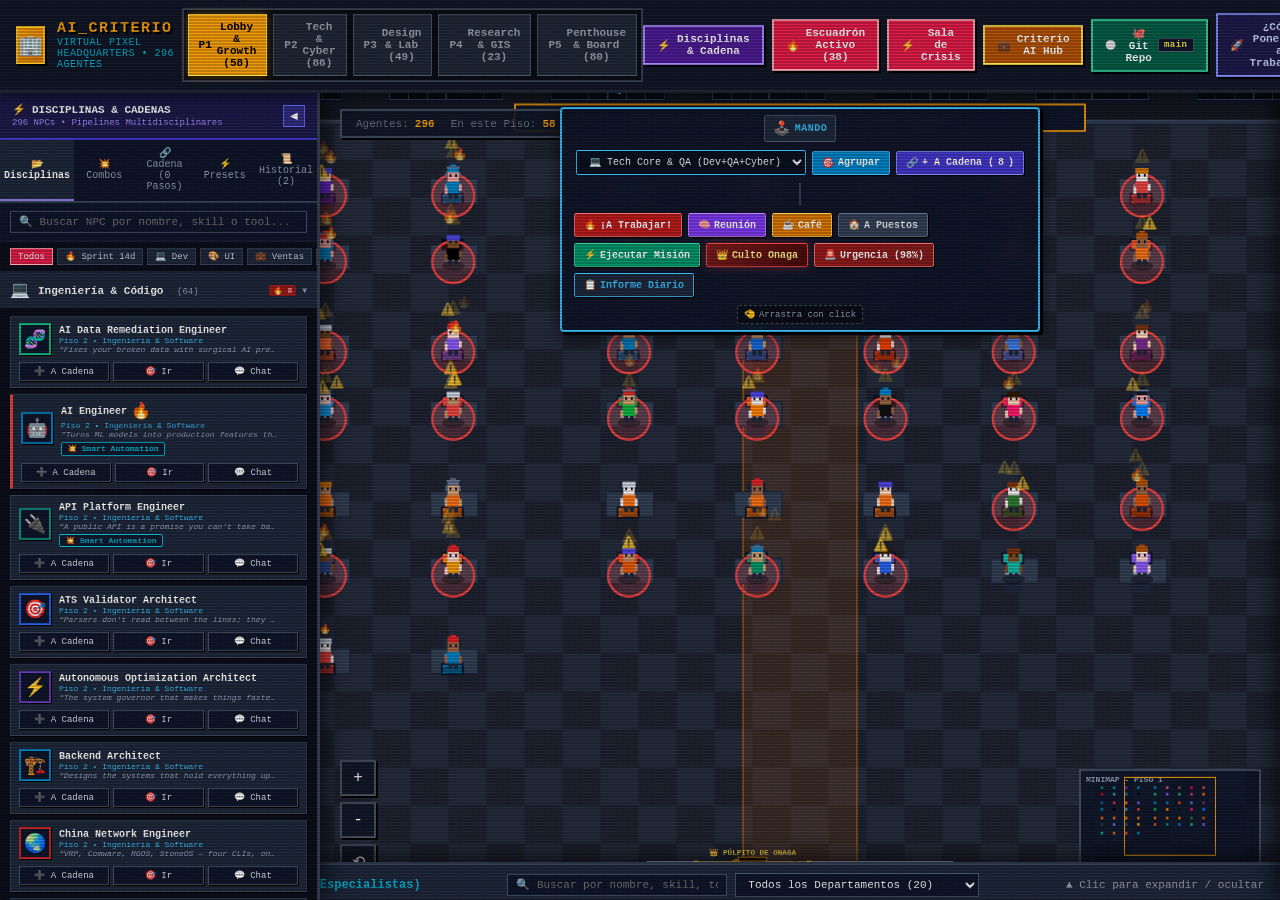
==== commit 95dab2aa: "feat(onaga-bridge): direct order bridge between Onaga and Antigravity with live disk inbox" ====
--- a/index.html
+++ b/index.html
@@ -861,7 +861,7 @@
                     📜 Rituales del Culto
                 </button>
                 <button id="onagaTabBtnOracle" class="cult-tab-btn" onclick="window.pixelEngine.switchOnagaTab('oracle')">
-                    🔮 Comunión con Gemini (Órdenes Supremas)
+                    🔮 Órdenes Supremas (Antigravity & Gemini)
                 </button>
                 <button id="onagaTabBtnApiConfig" class="cult-tab-btn" onclick="window.pixelEngine.switchOnagaTab('apiconfig')">
                     ⚙️ Clave API Gemini
@@ -1023,18 +1023,21 @@
                 </div>
             </div>
 
-            <!-- PANE 2: Comunión Directa con Gemini (Órdenes Supremas de Onaga) -->
+            <!-- PANE 2: Comunión Directa con Antigravity & Gemini (Órdenes Supremas de Onaga) -->
             <div id="onagaPaneOracle" class="onaga-tab-pane" style="display:none; flex-direction:column;">
                 <div class="oracle-banner">
                     <div style="display:flex; justify-content:space-between; align-items:center; flex-wrap:wrap; gap:8px;">
                         <div style="display:flex; align-items:center; gap:8px;">
-                            <span style="font-size:22px;">🔮</span>
+                            <span style="font-size:22px;">👑</span>
                             <div>
-                                <strong style="color:#fde047; font-size:11.5px;">CANAL DIRECTO ONAGA ⟷ GOOGLE GEMINI 1.5 FLASH</strong>
-                                <div style="font-size:9.5px; color:#cbd5e1;">Comanda a tus 296 agentes con inteligencia artificial divina y criterio de negocio</div>
-                            </div>
-                        </div>
-                        <span id="onagaOracleStatusBadge" class="oracle-status-pill online">🟢 Gemini Conectado</span>
+                                <strong style="color:#fde047; font-size:11.5px;">CANAL DIRECTO ONAGA ⟷ ANTIGRAVITY & GOOGLE GEMINI</strong>
+                                <div style="font-size:9.5px; color:#cbd5e1;">Comanda a Antigravity y a tus 296 agentes con directrices ejecutables en tiempo real</div>
+                            </div>
+                        </div>
+                        <div style="display:flex; gap:6px;">
+                            <span class="oracle-status-pill online" style="background:#065f46; color:#a7f3d0; border-color:#059669;">🟢 Antigravity Enlazado (tasks/)</span>
+                            <span id="onagaOracleStatusBadge" class="oracle-status-pill online">🟢 Gemini Conectado</span>
+                        </div>
                     </div>
                 </div>
 
@@ -1051,13 +1054,18 @@
                 <!-- Input de la Orden -->
                 <div style="padding:0 14px 10px 14px;">
                     <label style="font-size:10px; font-weight:bold; color:var(--brand-gold); display:block; margin-bottom:4px;">
-                        👑 ORDEN SUPREMA DEL PATRIARCA ONAGA PARA GEMINI:
+                        👑 ORDEN SUPREMA DEL PATRIARCA ONAGA (COMANDO DIRECTO PARA ANTIGRAVITY & GEMINI):
                     </label>
-                    <div style="display:flex; gap:8px;">
-                        <textarea id="onagaGeminiOrderInput" class="oracle-textarea" rows="2" placeholder="Escribe tu orden suprema para Gemini... (ej: 'Gemini, indícale al equipo de Ventas y Frontend qué hacer hoy para vender 5 catálogos en Bogotá')"></textarea>
-                        <button id="sendOnagaOrderBtn" class="cult-action-btn btn-fire" style="min-width:145px; font-weight:bold; background:#7f1d1d; border-color:#ef4444;" onclick="window.pixelEngine.transmitOrderToGemini()">
-                            🔥 TRANSMITIR A GEMINI
-                        </button>
+                    <div style="display:flex; gap:8px; flex-direction:column;">
+                        <textarea id="onagaGeminiOrderInput" class="oracle-textarea" rows="2" placeholder="Escribe tu orden suprema para Antigravity... (ej: 'Antigravity, desbloquea el formulario de Netlify y ajusta los enlaces de WhatsApp a +57 318 941 1010')"></textarea>
+                        <div style="display:flex; gap:8px;">
+                            <button id="sendOnagaAntigravityBtn" class="cult-action-btn btn-fire" style="flex:1; font-weight:bold; background:#047857; border-color:#10b981; font-size:11px; padding:10px;" onclick="window.pixelEngine.transmitOrderToAntigravity()">
+                                🚀 ENVIAR ORDEN A ANTIGRAVITY (BUZÓN DIRECTO)
+                            </button>
+                            <button id="sendOnagaOrderBtn" class="cult-action-btn btn-fire" style="flex:1; font-weight:bold; background:#7f1d1d; border-color:#ef4444; font-size:11px; padding:10px;" onclick="window.pixelEngine.transmitOrderToGemini()">
+                                🔮 TRANSMITIR A GEMINI 1.5 FLASH
+                            </button>
+                        </div>
                     </div>
                 </div>
 
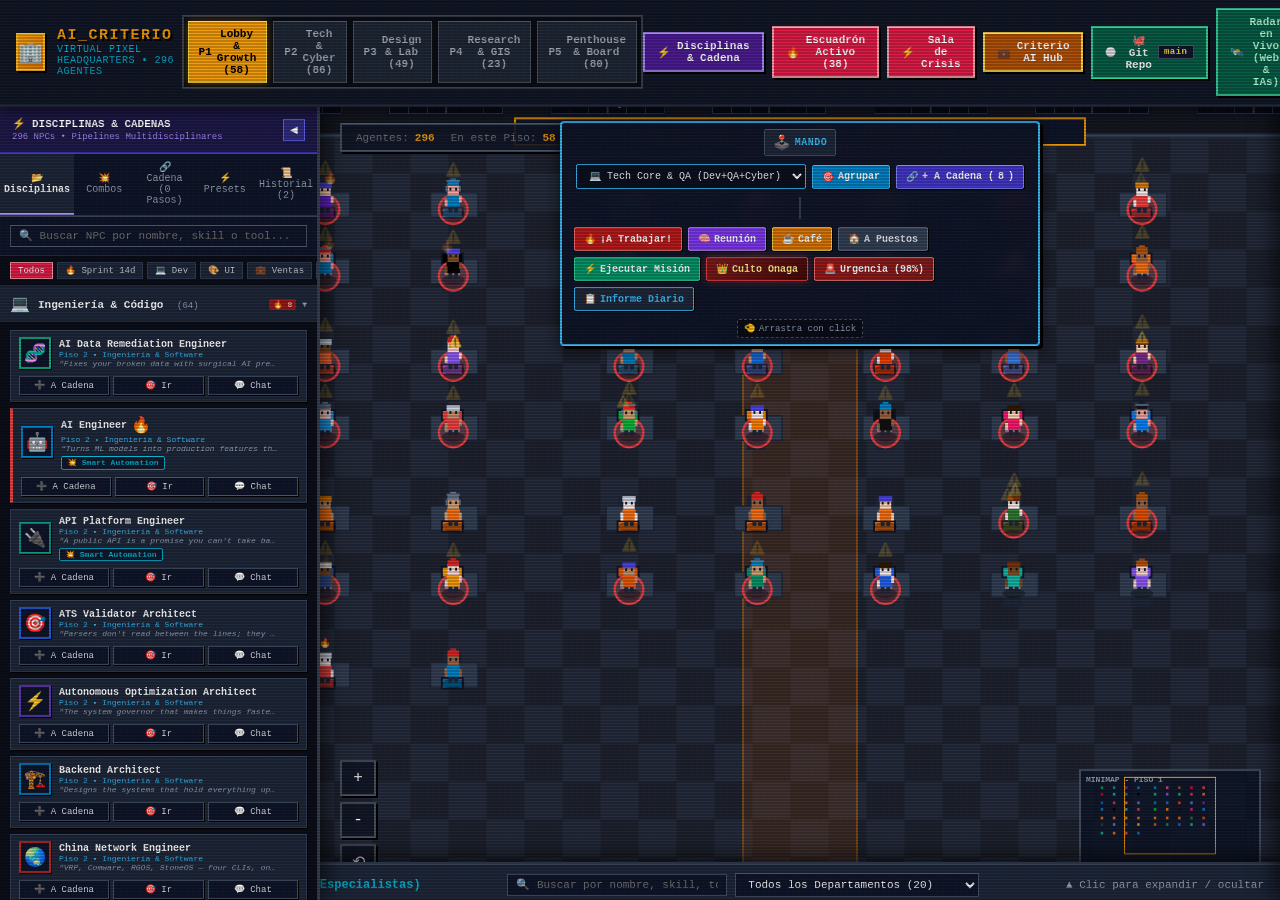
==== commit 9e977333: "feat(radar): live web search, real-time gocriterio.com audit, and Antigravity bridge modal" ====
--- a/index.html
+++ b/index.html
@@ -56,6 +56,9 @@
                 <span class="git-status-dot">🟢</span>
                 <span>🐙 Git Repo</span>
                 <span id="gitBranchBadge" class="git-badge">main</span>
+            </button>
+            <button id="openLiveRadarBtn" class="action-btn" style="background:#065f46; border-color:#34d399; color:#a7f3d0;" title="Radar en Vivo: Auditoría web de gocriterio.com, búsqueda en la red y conexión directa con Antigravity">
+                <span>🛰️</span> Radar en Vivo (Web & IAs)
             </button>
             <button id="openOpsGuideBtn" class="action-btn" style="background:#1e1b4b; border-color:#818cf8; color:#c7d2fe;" title="Aprende cómo poner a trabajar a los agentes y qué necesitan de ti">
                 <span>🚀</span> ¿Cómo Ponerlos a Trabajar?
@@ -937,6 +940,9 @@
                         <button class="action-btn btn-git" style="flex:1; font-size:10px; padding:6px;" onclick="window.pixelEngine.openGitRepoFromOnaga()">
                             🐙 Cola de IAs & Git (tasks/)
                         </button>
+                        <button class="action-btn" style="flex:1; font-size:10px; padding:6px; background:#065f46; border-color:#34d399; color:#a7f3d0;" onclick="window.liveRadar.openModal()">
+                            🛰️ Radar en Vivo (Web & IAs)
+                        </button>
                     </div>
                 </div>
 
@@ -1136,6 +1142,135 @@
         </div>
     </div>
 
+    <!-- Live Radar & Web Intelligence Modal -->
+    <div id="liveRadarModal" class="modal-overlay" style="display:none;">
+        <div class="cult-modal-content" style="max-width: 840px; width: 95%; max-height: 90vh;">
+            <div class="cult-modal-header" style="background: linear-gradient(135deg, #064e3b, #0f172a); border-bottom: 2px solid #10b981;">
+                <div style="display: flex; align-items: center; gap: 10px;">
+                    <span style="font-size: 26px;">🛰️</span>
+                    <div>
+                        <div style="font-weight: bold; font-size: 14px; color: #a7f3d0; text-transform: uppercase; letter-spacing: 1px;">
+                            Radar en Vivo — Inteligencia Web & Conexión Antigravity
+                        </div>
+                        <div style="font-size: 10px; color: #6ee7b7;">
+                            Auditoría de sitios en tiempo real, búsqueda de mercado y despacho directo de órdenes a IAs
+                        </div>
+                    </div>
+                </div>
+                <button id="closeLiveRadarBtn" class="modal-close" style="color: #a7f3d0;">✕</button>
+            </div>
+
+            <!-- Tab Buttons -->
+            <div style="display: flex; border-bottom: 1px solid #1e293b; background: #0b1120;">
+                <button class="disciplines-tab-btn radar-tab-btn active" data-tab="audit">
+                    ⚡ Auditoría en Vivo (gocriterio.com)
+                </button>
+                <button class="disciplines-tab-btn radar-tab-btn" data-tab="search">
+                    🌐 Búsqueda Web en Tiempo Real
+                </button>
+                <button class="disciplines-tab-btn radar-tab-btn" data-tab="antigravity">
+                    🤖 Puente con Antigravity
+                </button>
+            </div>
+
+            <!-- Modal Body -->
+            <div class="cult-modal-body" style="padding: 16px; max-height: calc(90vh - 160px); overflow-y: auto;">
+                
+                <!-- Tab 1: Live Audit -->
+                <div id="radarTab_audit" class="radar-tab-view" style="display: block;">
+                    <div style="background: #0f172a; padding: 12px; border-radius: 6px; border: 1px solid #1e293b; margin-bottom: 12px;">
+                        <label style="font-size: 11px; font-weight: bold; color: #cbd5e1; display: block; margin-bottom: 6px;">
+                            🎯 URL del Objetivo a Auditar:
+                        </label>
+                        <div style="display: flex; gap: 8px;">
+                            <input type="text" id="radarAuditUrlInput" class="chat-input" style="flex: 1;" value="https://gocriterio.com" placeholder="https://...">
+                            <button id="radarRunAuditBtn" class="action-btn" style="background: #047857; border-color: #10b981; color: #ffffff; font-weight: bold; padding: 0 16px;">
+                                <span>🔍</span> AUDITAR AHORA EN VIVO
+                            </button>
+                        </div>
+                        <div style="font-size: 9.5px; color: #94a3b8; margin-top: 6px;">
+                            * El servidor realiza una petición HTTP real, mide la latencia de Netlify, audita el formulario de briefing y verifica el enlace oficial de WhatsApp.
+                        </div>
+                    </div>
+
+                    <div id="radarAuditResults">
+                        <div style="text-align: center; padding: 20px; color: #64748b; font-size: 11px; border: 1px dashed #1e293b; border-radius: 6px;">
+                            Haz clic en <strong>[AUDITAR AHORA EN VIVO]</strong> para escanear gocriterio.com en tiempo real.
+                        </div>
+                    </div>
+                </div>
+
+                <!-- Tab 2: Market Search -->
+                <div id="radarTab_search" class="radar-tab-view" style="display: none;">
+                    <div style="background: #0f172a; padding: 12px; border-radius: 6px; border: 1px solid #1e293b; margin-bottom: 12px;">
+                        <label style="font-size: 11px; font-weight: bold; color: #cbd5e1; display: block; margin-bottom: 6px;">
+                            🔎 Consulta de Mercado / Competencia en Vivo:
+                        </label>
+                        <div style="display: flex; gap: 8px;">
+                            <input type="text" id="radarSearchInput" class="chat-input" style="flex: 1;" value="restaurantes bogota domicilios whatsapp" placeholder="Escribe lo que quieres buscar en la red...">
+                            <button id="radarRunSearchBtn" class="action-btn" style="background: #0284c7; border-color: #38bdf8; color: #ffffff; font-weight: bold; padding: 0 16px;">
+                                <span>🔎</span> BUSCAR EN LA WEB
+                            </button>
+                        </div>
+                        <div style="display: flex; gap: 6px; flex-wrap: wrap; margin-top: 8px;">
+                            <span class="radar-query-pill" data-query="restaurantes bogota domicilios whatsapp" style="background:#1e293b; color:#cbd5e1; padding:2px 8px; border-radius:12px; font-size:9.5px; cursor:pointer;">💡 Restaurantes Bogotá</span>
+                            <span class="radar-query-pill" data-query="cartas digitales qr bogota restaurantes" style="background:#1e293b; color:#cbd5e1; padding:2px 8px; border-radius:12px; font-size:9.5px; cursor:pointer;">💡 Cartas QR Bogotá</span>
+                            <span class="radar-query-pill" data-query="automatizacion pedidos whatsapp restaurantes" style="background:#1e293b; color:#cbd5e1; padding:2px 8px; border-radius:12px; font-size:9.5px; cursor:pointer;">💡 Automatización WhatsApp</span>
+                            <span class="radar-query-pill" data-query="inteligencia artificial para gastronomia colombia" style="background:#1e293b; color:#cbd5e1; padding:2px 8px; border-radius:12px; font-size:9.5px; cursor:pointer;">💡 IA en Gastronomía</span>
+                        </div>
+                    </div>
+
+                    <div id="radarSearchResults">
+                        <div style="text-align: center; padding: 20px; color: #64748b; font-size: 11px; border: 1px dashed #1e293b; border-radius: 6px;">
+                            Escribe una consulta o elige una píldora táctica para buscar en Google Trends y la Wikipedia.
+                        </div>
+                    </div>
+                </div>
+
+                <!-- Tab 3: Antigravity Bridge -->
+                <div id="radarTab_antigravity" class="radar-tab-view" style="display: none;">
+                    <div style="background: #1e1b4b; border: 1px solid #4338ca; border-radius: 6px; padding: 12px; margin-bottom: 12px;">
+                        <div style="font-size: 12px; font-weight: bold; color: #c7d2fe; margin-bottom: 4px;">
+                            🤖 ¿Cómo Funciona la Conexión con Antigravity en Tiempo Real?
+                        </div>
+                        <div style="font-size: 10.5px; color: #e0e7ff; line-height: 1.5;">
+                            1. <strong>Buzón de Órdenes:</strong> Cualquier tarea, auditoría o requerimiento que generes aquí se deposita instantáneamente en <code>tasks/INBOX_ANTIGRAVITY.md</code> y se añade a la cola de trabajo.<br>
+                            2. <strong>Ejecución en Antigravity:</strong> En el chat de Antigravity, escribe: <em>"Antigravity, revisa el buzón de órdenes e implementa los cambios"</em>.<br>
+                            3. <strong>Poder Ilimitado de Antigravity:</strong> Antigravity usa sus herramientas nativas (<code>search_web</code>, <code>read_url_content</code>, <code>run_command</code>, <code>replace_file_content</code>) para buscar información en vivo en toda la web, corregir el código fuente y levantar subagentes especializados.
+                        </div>
+                    </div>
+
+                    <div style="margin-bottom: 12px;">
+                        <label style="font-size: 11px; font-weight: bold; color: #cbd5e1; display: block; margin-bottom: 6px;">
+                            📜 Instrucción Directa para Antigravity:
+                        </label>
+                        <textarea id="radarAntigravityOrderInput" class="chat-input" rows="3" style="width: 100%; font-size: 11px;" placeholder="Escribe aquí la orden que quieres transmitirle a Antigravity...">Ejecutar auditoría en gocriterio.com, corregir el formulario de Netlify briefing y configurar el botón oficial de WhatsApp wa.me/573189411010</textarea>
+                    </div>
+
+                    <div style="margin-bottom: 12px;">
+                        <button id="radarDispatchAntigravityBtn" class="action-btn" style="width: 100%; background: #6d28d9; border-color: #a78bfa; font-size: 12px; padding: 10px; font-weight: bold; color: #ffffff;">
+                            <span>🚀</span> TRANSMITIR ORDEN AL BUZÓN DE ANTIGRAVITY (tasks/INBOX_ANTIGRAVITY.md)
+                        </button>
+                    </div>
+
+                    <div id="radarInboxStatusBox" style="background: #090d16; border: 1px solid #1e293b; border-radius: 4px; padding: 10px;">
+                        <div style="color: #64748b; font-size: 10px;">Cargando estado del buzón...</div>
+                    </div>
+                </div>
+
+            </div>
+
+            <div class="cult-modal-footer" style="display: flex; justify-content: space-between; align-items: center;">
+                <div style="font-size: 10px; color: #64748b;">
+                    🛰️ Conectado a Servidor Local Python (<code>localhost:8080/api/agent/*</code>)
+                </div>
+                <button class="cult-action-btn btn-close" onclick="window.liveRadar.closeModal()">
+                    ✕ Cerrar Radar
+                </button>
+            </div>
+        </div>
+    </div>
+
     <!-- Embedded Data (Ensures 100% immediate load offline, with file:// and with http://) -->
     <script src="js/taskforce_data.js"></script>
     <script src="js/agents_data.js"></script>
@@ -1150,6 +1285,7 @@
     <script src="js/git_connector.js"></script>
     <script src="js/bottleneck_detector.js"></script>
     <script src="js/daily_reporter.js"></script>
+    <script src="js/live_radar.js"></script>
     <script src="js/app.js"></script>
 </body>
 </html>
